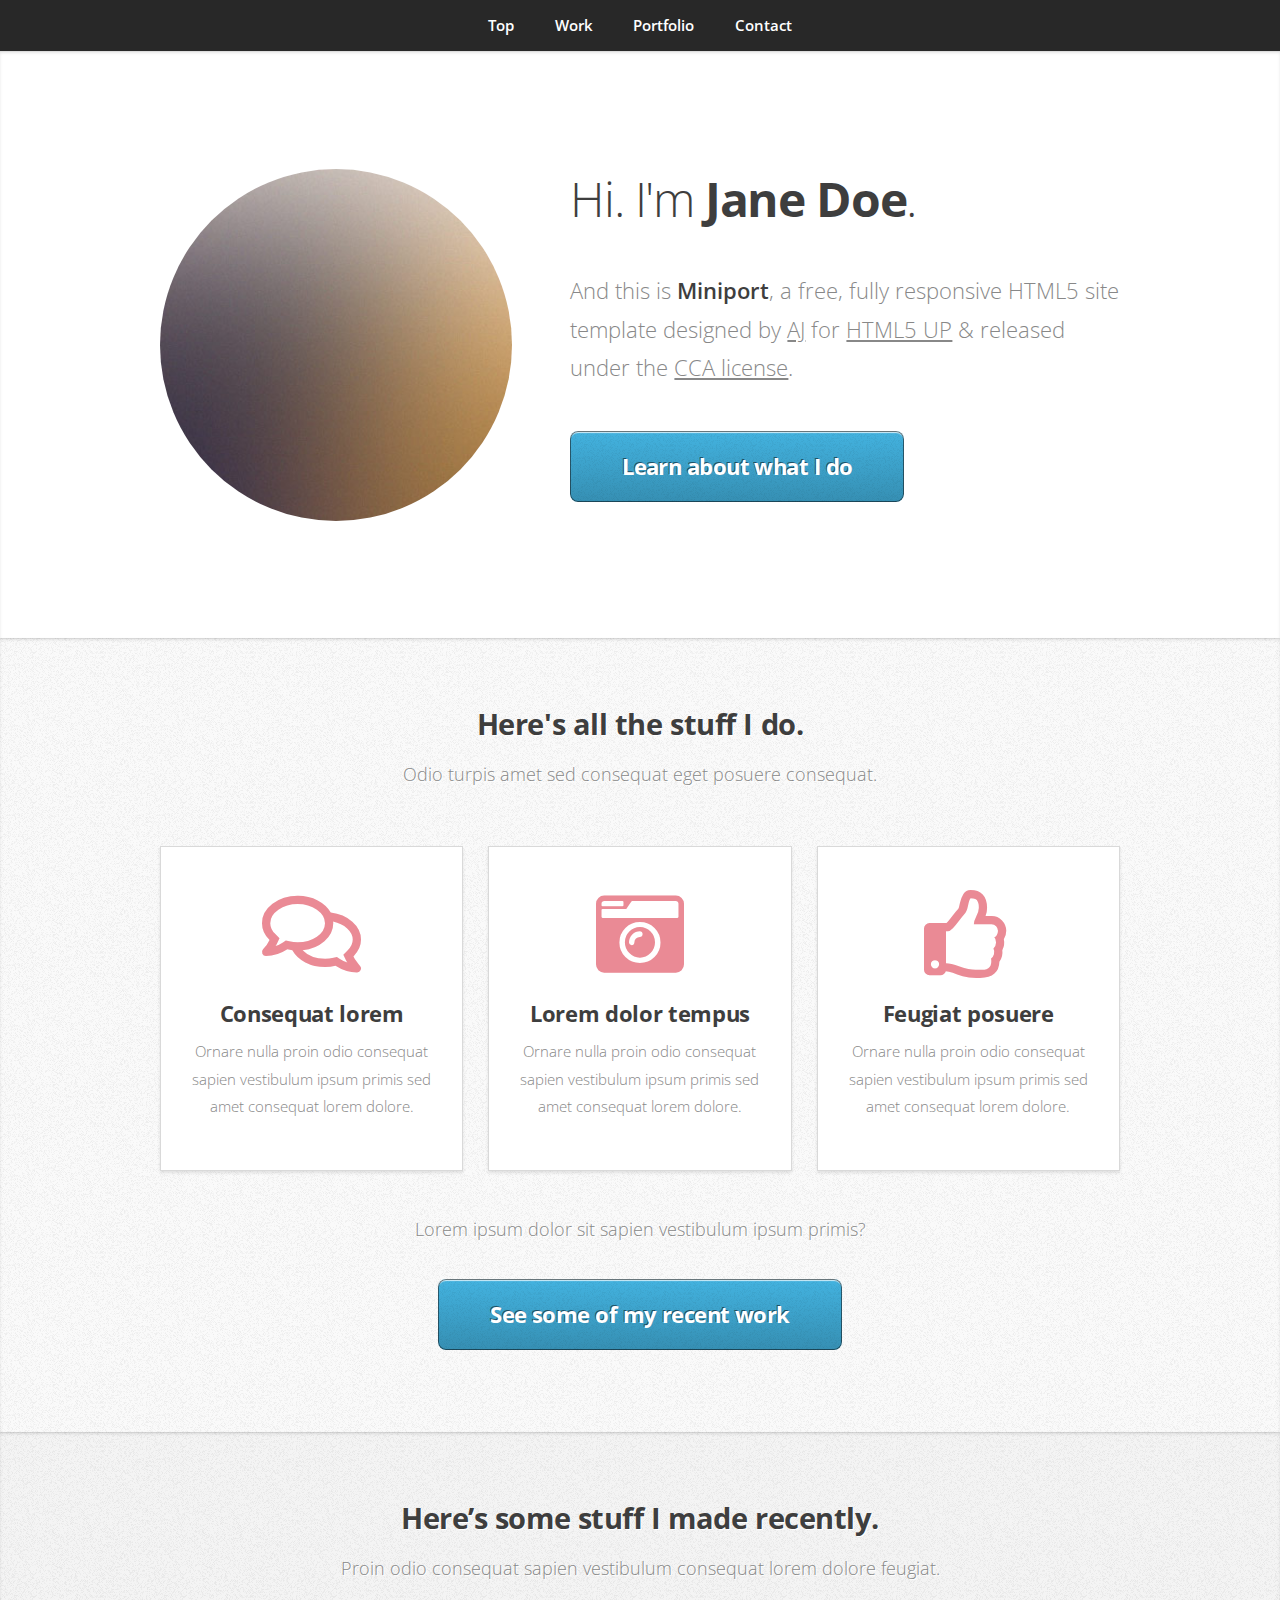
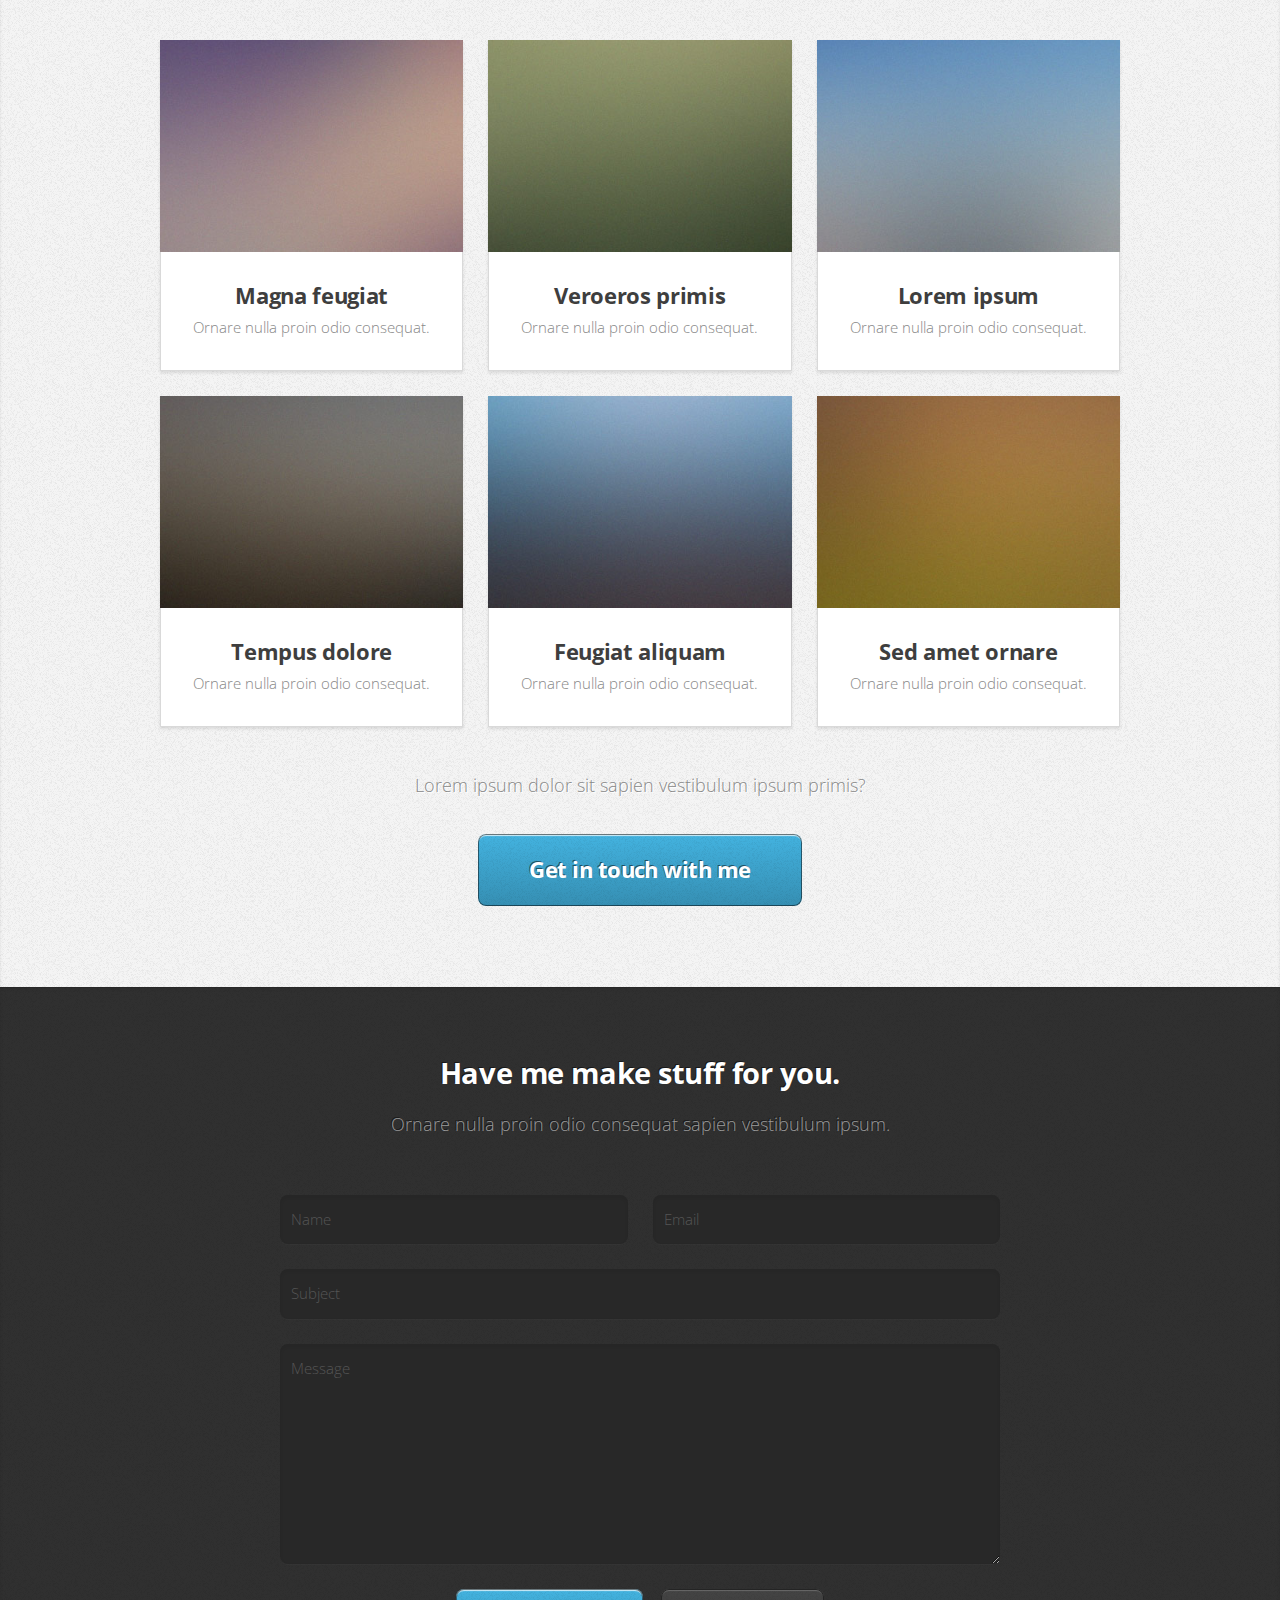
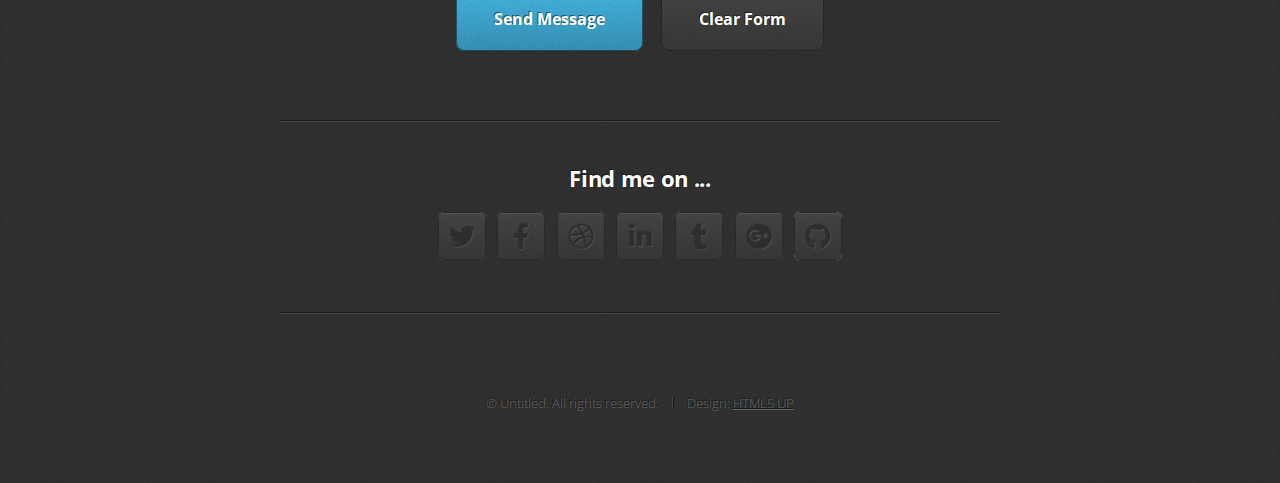
==== index.html @ 9b754f7c "add template" ====
<!DOCTYPE HTML>
<!--
	Miniport by HTML5 UP
	html5up.net | @ajlkn
	Free for personal and commercial use under the CCA 3.0 license (html5up.net/license)
-->
<html>
	<head>
		<title>Miniport by HTML5 UP</title>
		<meta charset="utf-8" />
		<meta name="viewport" content="width=device-width, initial-scale=1, user-scalable=no" />
		<link rel="stylesheet" href="assets/css/main.css" />
	</head>
	<body class="is-preload">

		<!-- Nav -->
			<nav id="nav">
				<ul class="container">
					<li><a href="#top">Top</a></li>
					<li><a href="#work">Work</a></li>
					<li><a href="#portfolio">Portfolio</a></li>
					<li><a href="#contact">Contact</a></li>
				</ul>
			</nav>

		<!-- Home -->
			<article id="top" class="wrapper style1">
				<div class="container">
					<div class="row">
						<div class="col-4 col-5-large col-12-medium">
							<span class="image fit"><img src="images/pic00.jpg" alt="" /></span>
						</div>
						<div class="col-8 col-7-large col-12-medium">
							<header>
								<h1>Hi. I'm <strong>Jane Doe</strong>.</h1>
							</header>
							<p>And this is <strong>Miniport</strong>, a free, fully responsive HTML5 site template designed by <a href="http://twitter.com/ajlkn">AJ</a> for <a href="http://html5up.net">HTML5 UP</a> &amp; released under the <a href="http://html5up.net/license">CCA license</a>.</p>
							<a href="#work" class="button large scrolly">Learn about what I do</a>
						</div>
					</div>
				</div>
			</article>

		<!-- Work -->
			<article id="work" class="wrapper style2">
				<div class="container">
					<header>
						<h2>Here's all the stuff I do.</h2>
						<p>Odio turpis amet sed consequat eget posuere consequat.</p>
					</header>
					<div class="row aln-center">
						<div class="col-4 col-6-medium col-12-small">
							<section class="box style1">
								<span class="icon featured fa-comments"></span>
								<h3>Consequat lorem</h3>
								<p>Ornare nulla proin odio consequat sapien vestibulum ipsum primis sed amet consequat lorem dolore.</p>
							</section>
						</div>
						<div class="col-4 col-6-medium col-12-small">
							<section class="box style1">
								<span class="icon solid featured fa-camera-retro"></span>
								<h3>Lorem dolor tempus</h3>
								<p>Ornare nulla proin odio consequat sapien vestibulum ipsum primis sed amet consequat lorem dolore.</p>
							</section>
						</div>
						<div class="col-4 col-6-medium col-12-small">
							<section class="box style1">
								<span class="icon featured fa-thumbs-up"></span>
								<h3>Feugiat posuere</h3>
								<p>Ornare nulla proin odio consequat sapien vestibulum ipsum primis sed amet consequat lorem dolore.</p>
							</section>
						</div>
					</div>
					<footer>
						<p>Lorem ipsum dolor sit sapien vestibulum ipsum primis?</p>
						<a href="#portfolio" class="button large scrolly">See some of my recent work</a>
					</footer>
				</div>
			</article>

		<!-- Portfolio -->
			<article id="portfolio" class="wrapper style3">
				<div class="container">
					<header>
						<h2>Here’s some stuff I made recently.</h2>
						<p>Proin odio consequat  sapien vestibulum consequat lorem dolore feugiat.</p>
					</header>
					<div class="row">
						<div class="col-4 col-6-medium col-12-small">
							<article class="box style2">
								<a href="#" class="image featured"><img src="images/pic01.jpg" alt="" /></a>
								<h3><a href="#">Magna feugiat</a></h3>
								<p>Ornare nulla proin odio consequat.</p>
							</article>
						</div>
						<div class="col-4 col-6-medium col-12-small">
							<article class="box style2">
								<a href="#" class="image featured"><img src="images/pic02.jpg" alt="" /></a>
								<h3><a href="#">Veroeros primis</a></h3>
								<p>Ornare nulla proin odio consequat.</p>
							</article>
						</div>
						<div class="col-4 col-6-medium col-12-small">
							<article class="box style2">
								<a href="#" class="image featured"><img src="images/pic03.jpg" alt="" /></a>
								<h3><a href="#">Lorem ipsum</a></h3>
								<p>Ornare nulla proin odio consequat.</p>
							</article>
						</div>
						<div class="col-4 col-6-medium col-12-small">
							<article class="box style2">
								<a href="#" class="image featured"><img src="images/pic04.jpg" alt="" /></a>
								<h3><a href="#">Tempus dolore</a></h3>
								<p>Ornare nulla proin odio consequat.</p>
							</article>
						</div>
						<div class="col-4 col-6-medium col-12-small">
							<article class="box style2">
								<a href="#" class="image featured"><img src="images/pic05.jpg" alt="" /></a>
								<h3><a href="#">Feugiat aliquam</a></h3>
								<p>Ornare nulla proin odio consequat.</p>
							</article>
						</div>
						<div class="col-4 col-6-medium col-12-small">
							<article class="box style2">
								<a href="#" class="image featured"><img src="images/pic06.jpg" alt="" /></a>
								<h3><a href="#">Sed amet ornare</a></h3>
								<p>Ornare nulla proin odio consequat.</p>
							</article>
						</div>
					</div>
					<footer>
						<p>Lorem ipsum dolor sit sapien vestibulum ipsum primis?</p>
						<a href="#contact" class="button large scrolly">Get in touch with me</a>
					</footer>
				</div>
			</article>

		<!-- Contact -->
			<article id="contact" class="wrapper style4">
				<div class="container medium">
					<header>
						<h2>Have me make stuff for you.</h2>
						<p>Ornare nulla proin odio consequat sapien vestibulum ipsum.</p>
					</header>
					<div class="row">
						<div class="col-12">
							<form method="post" action="#">
								<div class="row">
									<div class="col-6 col-12-small">
										<input type="text" name="name" id="name" placeholder="Name" />
									</div>
									<div class="col-6 col-12-small">
										<input type="text" name="email" id="email" placeholder="Email" />
									</div>
									<div class="col-12">
										<input type="text" name="subject" id="subject" placeholder="Subject" />
									</div>
									<div class="col-12">
										<textarea name="message" id="message" placeholder="Message"></textarea>
									</div>
									<div class="col-12">
										<ul class="actions">
											<li><input type="submit" value="Send Message" /></li>
											<li><input type="reset" value="Clear Form" class="alt" /></li>
										</ul>
									</div>
								</div>
							</form>
						</div>
						<div class="col-12">
							<hr />
							<h3>Find me on ...</h3>
							<ul class="social">
								<li><a href="#" class="icon brands fa-twitter"><span class="label">Twitter</span></a></li>
								<li><a href="#" class="icon brands fa-facebook-f"><span class="label">Facebook</span></a></li>
								<li><a href="#" class="icon brands fa-dribbble"><span class="label">Dribbble</span></a></li>
								<li><a href="#" class="icon brands fa-linkedin-in"><span class="label">LinkedIn</span></a></li>
								<li><a href="#" class="icon brands fa-tumblr"><span class="label">Tumblr</span></a></li>
								<li><a href="#" class="icon brands fa-google-plus"><span class="label">Google+</span></a></li>
								<li><a href="#" class="icon brands fa-github"><span class="label">Github</span></a></li>
								<!--
								<li><a href="#" class="icon solid fa-rss"><span>RSS</span></a></li>
								<li><a href="#" class="icon brands fa-instagram"><span>Instagram</span></a></li>
								<li><a href="#" class="icon brands fa-foursquare"><span>Foursquare</span></a></li>
								<li><a href="#" class="icon brands fa-skype"><span>Skype</span></a></li>
								<li><a href="#" class="icon brands fa-soundcloud"><span>Soundcloud</span></a></li>
								<li><a href="#" class="icon brands fa-youtube"><span>YouTube</span></a></li>
								<li><a href="#" class="icon brands fa-blogger"><span>Blogger</span></a></li>
								<li><a href="#" class="icon brands fa-flickr"><span>Flickr</span></a></li>
								<li><a href="#" class="icon brands fa-vimeo"><span>Vimeo</span></a></li>
								-->
							</ul>
							<hr />
						</div>
					</div>
					<footer>
						<ul id="copyright">
							<li>&copy; Untitled. All rights reserved.</li><li>Design: <a href="http://html5up.net">HTML5 UP</a></li>
						</ul>
					</footer>
				</div>
			</article>

		<!-- Scripts -->
			<script src="assets/js/jquery.min.js"></script>
			<script src="assets/js/jquery.scrolly.min.js"></script>
			<script src="assets/js/browser.min.js"></script>
			<script src="assets/js/breakpoints.min.js"></script>
			<script src="assets/js/util.js"></script>
			<script src="assets/js/main.js"></script>

	</body>
</html>
---- assets/css/main.css ----
@import url("https://fonts.googleapis.com/css?family=Open+Sans:300,300italic,600,600italic,700");
@import url("fontawesome-all.min.css");

/*
	Miniport by HTML5 UP
	html5up.net | @ajlkn
	Free for personal and commercial use under the CCA 3.0 license (html5up.net/license)
*/

html, body, div, span, applet, object,
iframe, h1, h2, h3, h4, h5, h6, p, blockquote,
pre, a, abbr, acronym, address, big, cite,
code, del, dfn, em, img, ins, kbd, q, s, samp,
small, strike, strong, sub, sup, tt, var, b,
u, i, center, dl, dt, dd, ol, ul, li, fieldset,
form, label, legend, table, caption, tbody,
tfoot, thead, tr, th, td, article, aside,
canvas, details, embed, figure, figcaption,
footer, header, hgroup, menu, nav, output, ruby,
section, summary, time, mark, audio, video {
	margin: 0;
	padding: 0;
	border: 0;
	font-size: 100%;
	font: inherit;
	vertical-align: baseline;}

article, aside, details, figcaption, figure,
footer, header, hgroup, menu, nav, section {
	display: block;}

body {
	line-height: 1;
}

ol, ul {
	list-style: none;
}

blockquote, q {
	quotes: none;
}

	blockquote:before, blockquote:after, q:before, q:after {
		content: '';
		content: none;
	}

table {
	border-collapse: collapse;
	border-spacing: 0;
}

body {
	-webkit-text-size-adjust: none;
}

mark {
	background-color: transparent;
	color: inherit;
}

input::-moz-focus-inner {
	border: 0;
	padding: 0;
}

input, select, textarea {
	-moz-appearance: none;
	-webkit-appearance: none;
	-ms-appearance: none;
	appearance: none;
}

/* Basic */

	html {
		box-sizing: border-box;
	}

	*, *:before, *:after {
		box-sizing: inherit;
	}

	body {
		padding-top: 3.5em;
	}

		body.is-preload *, body.is-preload *:before, body.is-preload *:after {
			-moz-animation: none !important;
			-webkit-animation: none !important;
			-ms-animation: none !important;
			animation: none !important;
			-moz-transition: none !important;
			-webkit-transition: none !important;
			-ms-transition: none !important;
			transition: none !important;
		}

	body, input, textarea, select {
		font-family: 'Open Sans', sans-serif;
		line-height: 1.85em;
		color: #888;
		font-weight: 300;
		font-size: 13pt;
	}

	a {
		-moz-transition: color .2s ease-in-out;
		-webkit-transition: color .2s ease-in-out;
		-ms-transition: color .2s ease-in-out;
		transition: color .2s ease-in-out;
		color: #43B3E0;
		text-decoration: underline;
	}

		a:hover {
			color: #43bff0 !important;
		}

		a img {
			border: 0;
		}

	b, strong {
		font-weight: 600;
		color: #3e3e3e;
	}

	i, em {
		font-style: italic;
	}

	sub {
		position: relative;
		top: 0.5em;
		font-size: 0.8em;
	}

	sup {
		position: relative;
		top: -0.5em;
		font-size: 0.8em;
	}

	blockquote {
		border-left: solid 0.75em #eee;
		padding: 1em 0 1em 1.5em;
		font-style: italic;
	}

	h1, h2, h3, h4, h5, h6 {
		color: #3e3e3e;
		margin: 0 0 0.75em 0;
	}

	h1 a, h2 a, h3 a, h4 a, h5 a, h6 a {
		text-decoration: none;
		color: inherit;
	}

	h2, h3, h4, h5, h6 {
		font-weight: 700;
	}

	h1 {
		font-size: 3.25em;
		letter-spacing: -0.025em;
		font-weight: 300;
	}

		h1 strong {
			font-weight: 700;
		}

	h2 {
		font-size: 2em;
		letter-spacing: -0.015em;
	}

	h3 {
		font-size: 1.5em;
		letter-spacing: -0.015em;
	}

	em, i {
		font-style: italic;
	}

	br.clear {
		clear: both;
	}

	hr {
		border: 0;
		border-top: solid 1px #444;
		border-top-color: rgba(0, 0, 0, 0.35);
		box-shadow: 0px 1px 0px 0px rgba(255, 255, 255, 0.1);
		height: 1px;
		margin: 3em 0;
	}

	p, ul, ol, dl, table {
		margin-bottom: 2em;
	}

	header {
		margin: 0 0 3em 0;
	}

		header > p {
			font-size: 1.25em;
			margin: 0;
		}

	footer {
		margin: 3em 0 0 0;
	}

		footer > p {
			font-size: 1.25em;
		}

/* Container */

	.container {
		margin: 0 auto;
		max-width: calc(100% - 50px);
		width: 1200px;
	}

		.container.medium {
			width: 900px;
		}

		@media screen and (max-width: 1680px) {

			.container {
				width: 1200px;
			}

				.container.medium {
					width: 900px;
				}

		}

		@media screen and (max-width: 1280px) {

			.container {
				width: 960px;
			}

				.container.medium {
					width: 720px;
				}

		}

		@media screen and (max-width: 980px) {

			.container {
				width: 100%;
			}

				.container.medium {
					width: 75%;
				}

		}

		@media screen and (max-width: 736px) {

			.container {
				width: 100%;
				max-width: calc(100% - 30px);
			}

				.container.medium {
					width: 100%;
				}

		}

/* Row */

	.row {
		display: flex;
		flex-wrap: wrap;
		box-sizing: border-box;
		align-items: stretch;
	}

		.row > * {
			box-sizing: border-box;
		}

		.row.gtr-uniform > * > :last-child {
			margin-bottom: 0;
		}

		.row.aln-left {
			justify-content: flex-start;
		}

		.row.aln-center {
			justify-content: center;
		}

		.row.aln-right {
			justify-content: flex-end;
		}

		.row.aln-top {
			align-items: flex-start;
		}

		.row.aln-middle {
			align-items: center;
		}

		.row.aln-bottom {
			align-items: flex-end;
		}

		.row > .imp {
			order: -1;
		}

		.row > .col-1 {
			width: 8.33333%;
		}

		.row > .off-1 {
			margin-left: 8.33333%;
		}

		.row > .col-2 {
			width: 16.66667%;
		}

		.row > .off-2 {
			margin-left: 16.66667%;
		}

		.row > .col-3 {
			width: 25%;
		}

		.row > .off-3 {
			margin-left: 25%;
		}

		.row > .col-4 {
			width: 33.33333%;
		}

		.row > .off-4 {
			margin-left: 33.33333%;
		}

		.row > .col-5 {
			width: 41.66667%;
		}

		.row > .off-5 {
			margin-left: 41.66667%;
		}

		.row > .col-6 {
			width: 50%;
		}

		.row > .off-6 {
			margin-left: 50%;
		}

		.row > .col-7 {
			width: 58.33333%;
		}

		.row > .off-7 {
			margin-left: 58.33333%;
		}

		.row > .col-8 {
			width: 66.66667%;
		}

		.row > .off-8 {
			margin-left: 66.66667%;
		}

		.row > .col-9 {
			width: 75%;
		}

		.row > .off-9 {
			margin-left: 75%;
		}

		.row > .col-10 {
			width: 83.33333%;
		}

		.row > .off-10 {
			margin-left: 83.33333%;
		}

		.row > .col-11 {
			width: 91.66667%;
		}

		.row > .off-11 {
			margin-left: 91.66667%;
		}

		.row > .col-12 {
			width: 100%;
		}

		.row > .off-12 {
			margin-left: 100%;
		}

		.row.gtr-0 {
			margin-top: 0px;
			margin-left: 0px;
		}

			.row.gtr-0 > * {
				padding: 0px 0 0 0px;
			}

			.row.gtr-0.gtr-uniform {
				margin-top: 0px;
			}

				.row.gtr-0.gtr-uniform > * {
					padding-top: 0px;
				}

		.row.gtr-25 {
			margin-top: -6.25px;
			margin-left: -6.25px;
		}

			.row.gtr-25 > * {
				padding: 6.25px 0 0 6.25px;
			}

			.row.gtr-25.gtr-uniform {
				margin-top: -6.25px;
			}

				.row.gtr-25.gtr-uniform > * {
					padding-top: 6.25px;
				}

		.row.gtr-50 {
			margin-top: -12.5px;
			margin-left: -12.5px;
		}

			.row.gtr-50 > * {
				padding: 12.5px 0 0 12.5px;
			}

			.row.gtr-50.gtr-uniform {
				margin-top: -12.5px;
			}

				.row.gtr-50.gtr-uniform > * {
					padding-top: 12.5px;
				}

		.row {
			margin-top: -25px;
			margin-left: -25px;
		}

			.row > * {
				padding: 25px 0 0 25px;
			}

			.row.gtr-uniform {
				margin-top: -25px;
			}

				.row.gtr-uniform > * {
					padding-top: 25px;
				}

		.row.gtr-150 {
			margin-top: -37.5px;
			margin-left: -37.5px;
		}

			.row.gtr-150 > * {
				padding: 37.5px 0 0 37.5px;
			}

			.row.gtr-150.gtr-uniform {
				margin-top: -37.5px;
			}

				.row.gtr-150.gtr-uniform > * {
					padding-top: 37.5px;
				}

		.row.gtr-200 {
			margin-top: -50px;
			margin-left: -50px;
		}

			.row.gtr-200 > * {
				padding: 50px 0 0 50px;
			}

			.row.gtr-200.gtr-uniform {
				margin-top: -50px;
			}

				.row.gtr-200.gtr-uniform > * {
					padding-top: 50px;
				}

		@media screen and (max-width: 1680px) {

			.row {
				display: flex;
				flex-wrap: wrap;
				box-sizing: border-box;
				align-items: stretch;
			}

				.row > * {
					box-sizing: border-box;
				}

				.row.gtr-uniform > * > :last-child {
					margin-bottom: 0;
				}

				.row.aln-left {
					justify-content: flex-start;
				}

				.row.aln-center {
					justify-content: center;
				}

				.row.aln-right {
					justify-content: flex-end;
				}

				.row.aln-top {
					align-items: flex-start;
				}

				.row.aln-middle {
					align-items: center;
				}

				.row.aln-bottom {
					align-items: flex-end;
				}

				.row > .imp-xlarge {
					order: -1;
				}

				.row > .col-1-xlarge {
					width: 8.33333%;
				}

				.row > .off-1-xlarge {
					margin-left: 8.33333%;
				}

				.row > .col-2-xlarge {
					width: 16.66667%;
				}

				.row > .off-2-xlarge {
					margin-left: 16.66667%;
				}

				.row > .col-3-xlarge {
					width: 25%;
				}

				.row > .off-3-xlarge {
					margin-left: 25%;
				}

				.row > .col-4-xlarge {
					width: 33.33333%;
				}

				.row > .off-4-xlarge {
					margin-left: 33.33333%;
				}

				.row > .col-5-xlarge {
					width: 41.66667%;
				}

				.row > .off-5-xlarge {
					margin-left: 41.66667%;
				}

				.row > .col-6-xlarge {
					width: 50%;
				}

				.row > .off-6-xlarge {
					margin-left: 50%;
				}

				.row > .col-7-xlarge {
					width: 58.33333%;
				}

				.row > .off-7-xlarge {
					margin-left: 58.33333%;
				}

				.row > .col-8-xlarge {
					width: 66.66667%;
				}

				.row > .off-8-xlarge {
					margin-left: 66.66667%;
				}

				.row > .col-9-xlarge {
					width: 75%;
				}

				.row > .off-9-xlarge {
					margin-left: 75%;
				}

				.row > .col-10-xlarge {
					width: 83.33333%;
				}

				.row > .off-10-xlarge {
					margin-left: 83.33333%;
				}

				.row > .col-11-xlarge {
					width: 91.66667%;
				}

				.row > .off-11-xlarge {
					margin-left: 91.66667%;
				}

				.row > .col-12-xlarge {
					width: 100%;
				}

				.row > .off-12-xlarge {
					margin-left: 100%;
				}

				.row.gtr-0 {
					margin-top: 0px;
					margin-left: 0px;
				}

					.row.gtr-0 > * {
						padding: 0px 0 0 0px;
					}

					.row.gtr-0.gtr-uniform {
						margin-top: 0px;
					}

						.row.gtr-0.gtr-uniform > * {
							padding-top: 0px;
						}

				.row.gtr-25 {
					margin-top: -6.25px;
					margin-left: -6.25px;
				}

					.row.gtr-25 > * {
						padding: 6.25px 0 0 6.25px;
					}

					.row.gtr-25.gtr-uniform {
						margin-top: -6.25px;
					}

						.row.gtr-25.gtr-uniform > * {
							padding-top: 6.25px;
						}

				.row.gtr-50 {
					margin-top: -12.5px;
					margin-left: -12.5px;
				}

					.row.gtr-50 > * {
						padding: 12.5px 0 0 12.5px;
					}

					.row.gtr-50.gtr-uniform {
						margin-top: -12.5px;
					}

						.row.gtr-50.gtr-uniform > * {
							padding-top: 12.5px;
						}

				.row {
					margin-top: -25px;
					margin-left: -25px;
				}

					.row > * {
						padding: 25px 0 0 25px;
					}

					.row.gtr-uniform {
						margin-top: -25px;
					}

						.row.gtr-uniform > * {
							padding-top: 25px;
						}

				.row.gtr-150 {
					margin-top: -37.5px;
					margin-left: -37.5px;
				}

					.row.gtr-150 > * {
						padding: 37.5px 0 0 37.5px;
					}

					.row.gtr-150.gtr-uniform {
						margin-top: -37.5px;
					}

						.row.gtr-150.gtr-uniform > * {
							padding-top: 37.5px;
						}

				.row.gtr-200 {
					margin-top: -50px;
					margin-left: -50px;
				}

					.row.gtr-200 > * {
						padding: 50px 0 0 50px;
					}

					.row.gtr-200.gtr-uniform {
						margin-top: -50px;
					}

						.row.gtr-200.gtr-uniform > * {
							padding-top: 50px;
						}

		}

		@media screen and (max-width: 1280px) {

			.row {
				display: flex;
				flex-wrap: wrap;
				box-sizing: border-box;
				align-items: stretch;
			}

				.row > * {
					box-sizing: border-box;
				}

				.row.gtr-uniform > * > :last-child {
					margin-bottom: 0;
				}

				.row.aln-left {
					justify-content: flex-start;
				}

				.row.aln-center {
					justify-content: center;
				}

				.row.aln-right {
					justify-content: flex-end;
				}

				.row.aln-top {
					align-items: flex-start;
				}

				.row.aln-middle {
					align-items: center;
				}

				.row.aln-bottom {
					align-items: flex-end;
				}

				.row > .imp-large {
					order: -1;
				}

				.row > .col-1-large {
					width: 8.33333%;
				}

				.row > .off-1-large {
					margin-left: 8.33333%;
				}

				.row > .col-2-large {
					width: 16.66667%;
				}

				.row > .off-2-large {
					margin-left: 16.66667%;
				}

				.row > .col-3-large {
					width: 25%;
				}

				.row > .off-3-large {
					margin-left: 25%;
				}

				.row > .col-4-large {
					width: 33.33333%;
				}

				.row > .off-4-large {
					margin-left: 33.33333%;
				}

				.row > .col-5-large {
					width: 41.66667%;
				}

				.row > .off-5-large {
					margin-left: 41.66667%;
				}

				.row > .col-6-large {
					width: 50%;
				}

				.row > .off-6-large {
					margin-left: 50%;
				}

				.row > .col-7-large {
					width: 58.33333%;
				}

				.row > .off-7-large {
					margin-left: 58.33333%;
				}

				.row > .col-8-large {
					width: 66.66667%;
				}

				.row > .off-8-large {
					margin-left: 66.66667%;
				}

				.row > .col-9-large {
					width: 75%;
				}

				.row > .off-9-large {
					margin-left: 75%;
				}

				.row > .col-10-large {
					width: 83.33333%;
				}

				.row > .off-10-large {
					margin-left: 83.33333%;
				}

				.row > .col-11-large {
					width: 91.66667%;
				}

				.row > .off-11-large {
					margin-left: 91.66667%;
				}

				.row > .col-12-large {
					width: 100%;
				}

				.row > .off-12-large {
					margin-left: 100%;
				}

				.row.gtr-0 {
					margin-top: 0px;
					margin-left: 0px;
				}

					.row.gtr-0 > * {
						padding: 0px 0 0 0px;
					}

					.row.gtr-0.gtr-uniform {
						margin-top: 0px;
					}

						.row.gtr-0.gtr-uniform > * {
							padding-top: 0px;
						}

				.row.gtr-25 {
					margin-top: -6.25px;
					margin-left: -6.25px;
				}

					.row.gtr-25 > * {
						padding: 6.25px 0 0 6.25px;
					}

					.row.gtr-25.gtr-uniform {
						margin-top: -6.25px;
					}

						.row.gtr-25.gtr-uniform > * {
							padding-top: 6.25px;
						}

				.row.gtr-50 {
					margin-top: -12.5px;
					margin-left: -12.5px;
				}

					.row.gtr-50 > * {
						padding: 12.5px 0 0 12.5px;
					}

					.row.gtr-50.gtr-uniform {
						margin-top: -12.5px;
					}

						.row.gtr-50.gtr-uniform > * {
							padding-top: 12.5px;
						}

				.row {
					margin-top: -25px;
					margin-left: -25px;
				}

					.row > * {
						padding: 25px 0 0 25px;
					}

					.row.gtr-uniform {
						margin-top: -25px;
					}

						.row.gtr-uniform > * {
							padding-top: 25px;
						}

				.row.gtr-150 {
					margin-top: -37.5px;
					margin-left: -37.5px;
				}

					.row.gtr-150 > * {
						padding: 37.5px 0 0 37.5px;
					}

					.row.gtr-150.gtr-uniform {
						margin-top: -37.5px;
					}

						.row.gtr-150.gtr-uniform > * {
							padding-top: 37.5px;
						}

				.row.gtr-200 {
					margin-top: -50px;
					margin-left: -50px;
				}

					.row.gtr-200 > * {
						padding: 50px 0 0 50px;
					}

					.row.gtr-200.gtr-uniform {
						margin-top: -50px;
					}

						.row.gtr-200.gtr-uniform > * {
							padding-top: 50px;
						}

		}

		@media screen and (max-width: 980px) {

			.row {
				display: flex;
				flex-wrap: wrap;
				box-sizing: border-box;
				align-items: stretch;
			}

				.row > * {
					box-sizing: border-box;
				}

				.row.gtr-uniform > * > :last-child {
					margin-bottom: 0;
				}

				.row.aln-left {
					justify-content: flex-start;
				}

				.row.aln-center {
					justify-content: center;
				}

				.row.aln-right {
					justify-content: flex-end;
				}

				.row.aln-top {
					align-items: flex-start;
				}

				.row.aln-middle {
					align-items: center;
				}

				.row.aln-bottom {
					align-items: flex-end;
				}

				.row > .imp-medium {
					order: -1;
				}

				.row > .col-1-medium {
					width: 8.33333%;
				}

				.row > .off-1-medium {
					margin-left: 8.33333%;
				}

				.row > .col-2-medium {
					width: 16.66667%;
				}

				.row > .off-2-medium {
					margin-left: 16.66667%;
				}

				.row > .col-3-medium {
					width: 25%;
				}

				.row > .off-3-medium {
					margin-left: 25%;
				}

				.row > .col-4-medium {
					width: 33.33333%;
				}

				.row > .off-4-medium {
					margin-left: 33.33333%;
				}

				.row > .col-5-medium {
					width: 41.66667%;
				}

				.row > .off-5-medium {
					margin-left: 41.66667%;
				}

				.row > .col-6-medium {
					width: 50%;
				}

				.row > .off-6-medium {
					margin-left: 50%;
				}

				.row > .col-7-medium {
					width: 58.33333%;
				}

				.row > .off-7-medium {
					margin-left: 58.33333%;
				}

				.row > .col-8-medium {
					width: 66.66667%;
				}

				.row > .off-8-medium {
					margin-left: 66.66667%;
				}

				.row > .col-9-medium {
					width: 75%;
				}

				.row > .off-9-medium {
					margin-left: 75%;
				}

				.row > .col-10-medium {
					width: 83.33333%;
				}

				.row > .off-10-medium {
					margin-left: 83.33333%;
				}

				.row > .col-11-medium {
					width: 91.66667%;
				}

				.row > .off-11-medium {
					margin-left: 91.66667%;
				}

				.row > .col-12-medium {
					width: 100%;
				}

				.row > .off-12-medium {
					margin-left: 100%;
				}

				.row.gtr-0 {
					margin-top: 0px;
					margin-left: 0px;
				}

					.row.gtr-0 > * {
						padding: 0px 0 0 0px;
					}

					.row.gtr-0.gtr-uniform {
						margin-top: 0px;
					}

						.row.gtr-0.gtr-uniform > * {
							padding-top: 0px;
						}

				.row.gtr-25 {
					margin-top: -6.25px;
					margin-left: -6.25px;
				}

					.row.gtr-25 > * {
						padding: 6.25px 0 0 6.25px;
					}

					.row.gtr-25.gtr-uniform {
						margin-top: -6.25px;
					}

						.row.gtr-25.gtr-uniform > * {
							padding-top: 6.25px;
						}

				.row.gtr-50 {
					margin-top: -12.5px;
					margin-left: -12.5px;
				}

					.row.gtr-50 > * {
						padding: 12.5px 0 0 12.5px;
					}

					.row.gtr-50.gtr-uniform {
						margin-top: -12.5px;
					}

						.row.gtr-50.gtr-uniform > * {
							padding-top: 12.5px;
						}

				.row {
					margin-top: -25px;
					margin-left: -25px;
				}

					.row > * {
						padding: 25px 0 0 25px;
					}

					.row.gtr-uniform {
						margin-top: -25px;
					}

						.row.gtr-uniform > * {
							padding-top: 25px;
						}

				.row.gtr-150 {
					margin-top: -37.5px;
					margin-left: -37.5px;
				}

					.row.gtr-150 > * {
						padding: 37.5px 0 0 37.5px;
					}

					.row.gtr-150.gtr-uniform {
						margin-top: -37.5px;
					}

						.row.gtr-150.gtr-uniform > * {
							padding-top: 37.5px;
						}

				.row.gtr-200 {
					margin-top: -50px;
					margin-left: -50px;
				}

					.row.gtr-200 > * {
						padding: 50px 0 0 50px;
					}

					.row.gtr-200.gtr-uniform {
						margin-top: -50px;
					}

						.row.gtr-200.gtr-uniform > * {
							padding-top: 50px;
						}

		}

		@media screen and (max-width: 736px) {

			.row {
				display: flex;
				flex-wrap: wrap;
				box-sizing: border-box;
				align-items: stretch;
			}

				.row > * {
					box-sizing: border-box;
				}

				.row.gtr-uniform > * > :last-child {
					margin-bottom: 0;
				}

				.row.aln-left {
					justify-content: flex-start;
				}

				.row.aln-center {
					justify-content: center;
				}

				.row.aln-right {
					justify-content: flex-end;
				}

				.row.aln-top {
					align-items: flex-start;
				}

				.row.aln-middle {
					align-items: center;
				}

				.row.aln-bottom {
					align-items: flex-end;
				}

				.row > .imp-small {
					order: -1;
				}

				.row > .col-1-small {
					width: 8.33333%;
				}

				.row > .off-1-small {
					margin-left: 8.33333%;
				}

				.row > .col-2-small {
					width: 16.66667%;
				}

				.row > .off-2-small {
					margin-left: 16.66667%;
				}

				.row > .col-3-small {
					width: 25%;
				}

				.row > .off-3-small {
					margin-left: 25%;
				}

				.row > .col-4-small {
					width: 33.33333%;
				}

				.row > .off-4-small {
					margin-left: 33.33333%;
				}

				.row > .col-5-small {
					width: 41.66667%;
				}

				.row > .off-5-small {
					margin-left: 41.66667%;
				}

				.row > .col-6-small {
					width: 50%;
				}

				.row > .off-6-small {
					margin-left: 50%;
				}

				.row > .col-7-small {
					width: 58.33333%;
				}

				.row > .off-7-small {
					margin-left: 58.33333%;
				}

				.row > .col-8-small {
					width: 66.66667%;
				}

				.row > .off-8-small {
					margin-left: 66.66667%;
				}

				.row > .col-9-small {
					width: 75%;
				}

				.row > .off-9-small {
					margin-left: 75%;
				}

				.row > .col-10-small {
					width: 83.33333%;
				}

				.row > .off-10-small {
					margin-left: 83.33333%;
				}

				.row > .col-11-small {
					width: 91.66667%;
				}

				.row > .off-11-small {
					margin-left: 91.66667%;
				}

				.row > .col-12-small {
					width: 100%;
				}

				.row > .off-12-small {
					margin-left: 100%;
				}

				.row.gtr-0 {
					margin-top: 0px;
					margin-left: 0px;
				}

					.row.gtr-0 > * {
						padding: 0px 0 0 0px;
					}

					.row.gtr-0.gtr-uniform {
						margin-top: 0px;
					}

						.row.gtr-0.gtr-uniform > * {
							padding-top: 0px;
						}

				.row.gtr-25 {
					margin-top: -3.75px;
					margin-left: -3.75px;
				}

					.row.gtr-25 > * {
						padding: 3.75px 0 0 3.75px;
					}

					.row.gtr-25.gtr-uniform {
						margin-top: -3.75px;
					}

						.row.gtr-25.gtr-uniform > * {
							padding-top: 3.75px;
						}

				.row.gtr-50 {
					margin-top: -7.5px;
					margin-left: -7.5px;
				}

					.row.gtr-50 > * {
						padding: 7.5px 0 0 7.5px;
					}

					.row.gtr-50.gtr-uniform {
						margin-top: -7.5px;
					}

						.row.gtr-50.gtr-uniform > * {
							padding-top: 7.5px;
						}

				.row {
					margin-top: -15px;
					margin-left: -15px;
				}

					.row > * {
						padding: 15px 0 0 15px;
					}

					.row.gtr-uniform {
						margin-top: -15px;
					}

						.row.gtr-uniform > * {
							padding-top: 15px;
						}

				.row.gtr-150 {
					margin-top: -22.5px;
					margin-left: -22.5px;
				}

					.row.gtr-150 > * {
						padding: 22.5px 0 0 22.5px;
					}

					.row.gtr-150.gtr-uniform {
						margin-top: -22.5px;
					}

						.row.gtr-150.gtr-uniform > * {
							padding-top: 22.5px;
						}

				.row.gtr-200 {
					margin-top: -30px;
					margin-left: -30px;
				}

					.row.gtr-200 > * {
						padding: 30px 0 0 30px;
					}

					.row.gtr-200.gtr-uniform {
						margin-top: -30px;
					}

						.row.gtr-200.gtr-uniform > * {
							padding-top: 30px;
						}

		}

/* Form */

	form label {
		color: #3e3e3e;
		font-weight: 700;
		display: block;
		margin: 0 0 0.5em 0;
	}

	form input[type=text],
	form input[type=email],
	form input[type=password],
	form select,
	form textarea {
		-moz-transition: background .2s ease-in-out, box-shadow .2s ease-in-out;
		-webkit-transition: background .2s ease-in-out, box-shadow .2s ease-in-out;
		-ms-transition: background .2s ease-in-out, box-shadow .2s ease-in-out;
		transition: background .2s ease-in-out, box-shadow .2s ease-in-out;
		-webkit-appearance: none;
		display: block;
		border: 0;
		padding: 0.75em;
		font-size: 1em;
		border-radius: 8px;
		border: solid 1px #ddd;
		background: #fff;
		color: #bbb;
		box-shadow: inset 0px 2px 3px 1px rgba(0, 0, 0, 0.05), 0px 1px 0px 0px rgba(255, 255, 255, 0.025);
		width: 100%;
	}

		form input[type=text]:focus,
		form input[type=email]:focus,
		form input[type=password]:focus,
		form select:focus,
		form textarea:focus {
			background: #fafafa;
			box-shadow: inset 0px 2px 5px 0px rgba(0, 0, 0, 0.05), 0px 1px 0px 0px rgba(255, 255, 255, 0.025), inset 0px 0px 2px 1px #43bff0;
		}

	form textarea {
		height: 15em;
	}

	form .actions:last-child {
		margin-bottom: 0;
	}

	form ::-webkit-input-placeholder {
		color: #555 !important;
	}

	form :-moz-placeholder {
		color: #555 !important;
	}

	form ::-moz-placeholder {
		color: #555 !important;
	}

	form :-ms-input-placeholder {
		color: #555 !important;
	}

	form ::-moz-focus-inner {
		border: 0;
	}

/* Tables */

	table {
		width: 100%;
	}

		table.default {
			width: 100%;
		}

			table.default tr {
				border-top: solid 1px #eee;
			}

				table.default tr:first-child {
					border-top: 0;
				}

			table.default td {
				padding: 0.5em 1em 0.5em 1em;
			}

			table.default th {
				text-align: left;
				padding: 0.5em 1em 0.5em 1em;
				font-weight: 600;
				margin: 0 0 1em 0;
			}

			table.default thead {
				background: #4f4f4f;
				color: #fff;
			}

/* Section/Article */

	section, article {
		margin-bottom: 3em;
	}

	section > :last-child,
	article > :last-child,
	section:last-child,
	article:last-child {
		margin-bottom: 0;
	}

/* Image */

	.image {
		display: inline-block;
		position: relative;
	}

		.image img {
			display: block;
			width: 100%;
		}

		.image.fit {
			display: block;
			width: 100%;
		}

		.image.featured {
			display: block;
			width: 100%;
			margin: 0 0 2em 0;
		}

		.image.left {
			float: left;
			margin: 0 2em 2em 0;
		}

		.image.centered {
			display: block;
			margin: 0 0 2em 0;
		}

			.image.centered img {
				margin: 0 auto;
				width: auto;
			}

/* Button */

	input[type="button"],
	input[type="submit"],
	input[type="reset"],
	button,
	.button {
		background-image: url("images/bg.png"), -moz-linear-gradient(top, rgba(0, 0, 0, 0), rgba(0, 0, 0, 0.2));
		background-image: url("images/bg.png"), -webkit-linear-gradient(top, rgba(0, 0, 0, 0), rgba(0, 0, 0, 0.2));
		background-image: url("images/bg.png"), -ms-linear-gradient(top, rgba(0, 0, 0, 0), rgba(0, 0, 0, 0.2));
		background-image: url("images/bg.png"), linear-gradient(top, rgba(0, 0, 0, 0), rgba(0, 0, 0, 0.2));
		-moz-transition: background-color .2s ease-in-out;
		-webkit-transition: background-color .2s ease-in-out;
		-ms-transition: background-color .2s ease-in-out;
		transition: background-color .2s ease-in-out;
		-webkit-appearance: none;
		position: relative;
		display: inline-block;
		color: #fff !important;
		text-decoration: none;
		font-weight: 700;
		border: 0;
		outline: 0;
		cursor: pointer;
		border-radius: 8px;
		text-shadow: -1px -1px 0.5px rgba(0, 0, 0, 0.5);
		overflow: hidden;
		box-shadow: inset 0px 0px 0px 1px rgba(0, 0, 0, 0.5), inset 0px 2px 1px 0px rgba(255, 255, 255, 0.75);
		background-color: #43B3E0;
		padding: 1em 2.35em 1em 2.35em;
		font-size: 1.1em;
		max-width: 24em;
	}

		input[type="button"]:hover,
		input[type="submit"]:hover,
		input[type="reset"]:hover,
		button:hover,
		.button:hover {
			background-color: #43bff0;
			color: #fff !important;
		}

		input[type="button"]:active,
		input[type="submit"]:active,
		input[type="reset"]:active,
		button:active,
		.button:active {
			background-color: #3BA8D3;
			top: 1px;
		}

		input[type="button"].large,
		input[type="submit"].large,
		input[type="reset"].large,
		button.large,
		.button.large {
			font-size: 1.5em;
			letter-spacing: -0.025em;
		}

		input[type="button"].alt,
		input[type="submit"].alt,
		input[type="reset"].alt,
		button.alt,
		.button.alt {
			background-color: #444;
			box-shadow: inset 0px 0px 0px 1px #242424, inset 0px 2px 1px 0px rgba(255, 255, 255, 0.2);
		}

			input[type="button"].alt:hover,
			input[type="submit"].alt:hover,
			input[type="reset"].alt:hover,
			button.alt:hover,
			.button.alt:hover {
				background-color: #4f4f4f;
				color: #fff !important;
			}

			input[type="button"].alt:active,
			input[type="submit"].alt:active,
			input[type="reset"].alt:active,
			button.alt:active,
			.button.alt:active {
				background-color: #3f3f3f;
			}

/* List */

	ul {
		list-style: disc;
		padding-left: 1em;
	}

		ul li {
			padding-left: 0.5em;
		}

	ol {
		list-style: decimal;
		padding-left: 1.25em;
	}

		ol li {
			padding-left: 0.25em;
		}

/* Social */

	ul.social {
		cursor: default;
		margin: 0;
		list-style: none;
		padding-left: 0;
	}

		ul.social li {
			position: relative;
			display: inline-block;
			margin: 0.25em;
			top: 0;
			padding-left: 0;
		}

			ul.social li a {
				-moz-transition: top .2s ease-in-out;
				-webkit-transition: top .2s ease-in-out;
				-ms-transition: top .2s ease-in-out;
				transition: top .2s ease-in-out;
				display: block;
				width: 48px;
				height: 48px;
				border-radius: 6px;
				top: 0;
				position: relative;
			}

				ul.social li a:before {
					background-image: url("images/bg.png"), -moz-linear-gradient(top, rgba(0, 0, 0, 0), rgba(0, 0, 0, 0.2));
					background-image: url("images/bg.png"), -webkit-linear-gradient(top, rgba(0, 0, 0, 0), rgba(0, 0, 0, 0.2));
					background-image: url("images/bg.png"), -ms-linear-gradient(top, rgba(0, 0, 0, 0), rgba(0, 0, 0, 0.2));
					background-image: url("images/bg.png"), linear-gradient(top, rgba(0, 0, 0, 0), rgba(0, 0, 0, 0.2));
					-moz-transition: background-color .2s ease-in-out;
					-webkit-transition: background-color .2s ease-in-out;
					-ms-transition: background-color .2s ease-in-out;
					transition: background-color .2s ease-in-out;
					background-color: #444;
					border-radius: 6px;
					box-shadow: inset 0px 0px 0px 1px #282828, inset 0px 2px 1px 0px rgba(255, 255, 255, 0.1);
					color: #2E2E2E !important;
					display: block;
					font-size: 26px;
					height: 48px;
					line-height: 48px;
					text-align: center;
					outline: 0;
					overflow: hidden;
					text-shadow: 1px 1px 0px rgba(255, 255, 255, 0.1);
					width: 48px;
				}

				ul.social li a.fa-twitter {
					background-color: #2DAAE4;
				}

				ul.social li a.fa-facebook-f {
					background-color: #3C5A98;
				}

				ul.social li a.fa-dribbble {
					background-color: #C4376B;
				}

				ul.social li a.fa-linkedin-in {
					background-color: #006599;
				}

				ul.social li a.fa-tumblr {
					background-color: #51718A;
				}

				ul.social li a.fa-google-plus {
					background-color: #DA2713;
				}

				ul.social li a.fa-github {
					background-color: #FAFAFA;
				}

				ul.social li a.fa-rss {
					background-color: #F2600B;
				}

				ul.social li a.fa-instagram {
					background-color: #E0D7C8;
				}

				ul.social li a.fa-foursquare {
					background-color: #39A3D4;
				}

				ul.social li a.fa-skype {
					background-color: #10BEF1;
				}

				ul.social li a.fa-soundcloud {
					background-color: #FE5419;
				}

				ul.social li a.fa-youtube {
					background-color: #BF2E25;
				}

				ul.social li a.fa-blogger {
					background-color: #FF6501;
				}

				ul.social li a.fa-flickr {
					background-color: #0062DB;
				}

				ul.social li a.fa-vimeo {
					background-color: #4C8AB0;
				}

				ul.social li a:hover {
					top: -5px;
				}

					ul.social li a:hover:before {
						background-color: transparent;
					}

/* Actions */

	ul.actions {
		list-style: none;
		padding-left: 0;
	}

		ul.actions li {
			display: inline-block;
			margin: 0 0 0 1em;
			padding-left: 0;
		}

			ul.actions li:first-child {
				margin-left: 0;
			}

/* Box */

	.box {
		background: #fff;
		box-shadow: inset 0px 0px 0px 1px rgba(0, 0, 0, 0.15), 0px 2px 3px 0px rgba(0, 0, 0, 0.1);
		text-align: center;
		padding: 2em;
	}

		.box.style1 {
			padding: 3em 2em 3.5em 2em;
		}

			.box.style1 h3 {
				margin-bottom: 0.5em;
			}

		.box.style2 h3 {
			margin-bottom: 0.25em;
		}

		.box.style2 .image {
			position: relative;
			left: 2em;
			top: 2em;
			margin: -4em 0 4em -4em;
			width: auto;
		}

/* Icons */

	.icon {
		text-decoration: none;
		text-decoration: none;
	}

		.icon:before {
			-moz-osx-font-smoothing: grayscale;
			-webkit-font-smoothing: antialiased;
			display: inline-block;
			font-style: normal;
			font-variant: normal;
			text-rendering: auto;
			line-height: 1;
			text-transform: none !important;
			font-family: 'Font Awesome 5 Free';
			font-weight: 400;
		}

		.icon:before {
			font-size: 1.25em;
		}

		.icon > .label {
			display: none;
		}

		.icon.solid:before {
			font-weight: 900;
		}

		.icon.brands:before {
			font-family: 'Font Awesome 5 Brands';
		}

		.icon.featured {
			color: #EA8A95;
			display: block;
			margin: 0 0 1.5em 0;
			cursor: default;
		}

			.icon.featured:before {
				font-size: 6em;
			}

/* Wrappers */

	.wrapper {
		background-image: url("images/bg.png");
		box-shadow: inset 0px 1px 0px 0px rgba(0, 0, 0, 0.05), inset 0px 2px 3px 0px rgba(0, 0, 0, 0.1);
		padding: 8em 0 8em 0;
		text-align: center;
	}

		.wrapper.style1 {
			background-image: none;
			background-color: #fff;
		}

		.wrapper.style2 {
			background-color: #fafafa;
			text-shadow: 1px 1px 0px #fff;
		}

		.wrapper.style3 {
			background-color: #f4f4f4;
			text-shadow: 1px 1px 0px #fff;
		}

		.wrapper.style4 {
			background-color: #303030;
			color: #999;
			text-shadow: -1px -1px 0px #181818;
		}

			.wrapper.style4 h1, .wrapper.style4 h2, .wrapper.style4 h3, .wrapper.style4 h4, .wrapper.style4 h5, .wrapper.style4 h6 {
				color: #fff;
			}

			.wrapper.style4 form input[type=text],
			.wrapper.style4 form input[type=password],
			.wrapper.style4 form select,
			.wrapper.style4 form textarea {
				border: none;
				background: #282828;
			}

				.wrapper.style4 form input[type=text]:focus,
				.wrapper.style4 form input[type=password]:focus,
				.wrapper.style4 form select:focus,
				.wrapper.style4 form textarea:focus {
					background: #252525;
				}

/* Nav */

	#nav {
		background-color: #282828;
		text-align: center;
		position: fixed;
		left: 0;
		top: 0;
		width: 100%;
		z-index: 10000;
		cursor: default;
		height: 3.5em;
		line-height: 3.5em;
	}

		#nav ul {
			margin-bottom: 0;
			list-style: none;
			padding-left: 0;
		}

		#nav li {
			display: inline-block;
			padding-left: 0;
		}

		#nav a {
			-moz-transition: background-color .2s ease-in-out;
			-webkit-transition: background-color .2s ease-in-out;
			-ms-transition: background-color .2s ease-in-out;
			transition: background-color .2s ease-in-out;
			position: relative;
			display: block;
			color: #fff;
			text-decoration: none;
			outline: 0;
			font-weight: 600;
			border-radius: 8px;
			color: #fff;
			height: 2.5em;
			line-height: 2.5em;
			padding: 0 1.25em;
		}

			#nav a:hover {
				color: #fff !important;
				background: #383838;
			}

			#nav a.active {
				background: #484848;
			}

				#nav a.active:before {
					content: '';
					display: block;
					position: absolute;
					bottom: -0.6em;
					left: 50%;
					margin-left: -0.75em;
					border-left: solid 0.75em transparent;
					border-right: solid 0.75em transparent;
					border-top: solid 0.6em #282828;
				}

/* Articles */

	body > article {
		margin-bottom: 0;
	}

	#top {
		padding: 10em 0 10em 0;
		text-align: left;
	}

		#top .image {
			border-radius: 100%;
			width: 20em;
			height: 20em;
			margin: 0;
		}

			#top .image img {
				border-radius: 100%;
			}

		#top h1 {
			margin-top: 0.35em;
		}

		#top p {
			font-size: 1.5em;
			line-height: 1.75em;
		}

			#top p a {
				color: inherit;
			}

	#contact footer {
		font-size: 0.9em;
	}

/* Copyright */

	#copyright {
		color: #666;
		font-size: 1em;
		line-height: 1em;
		list-style: none;
		padding-left: 0;
		margin-bottom: 0;
	}

		#copyright li {
			display: inline-block;
			border-left: solid 1px rgba(0, 0, 0, 0.5);
			box-shadow: -1px 0px 0px 0px rgba(255, 255, 255, 0.1);
			padding: 0 0 0 1em;
			margin: 0 0 0 1em;
		}

			#copyright li:first-child {
				border: 0;
				box-shadow: none;
				padding-left: 0;
				margin-left: 0;
			}

		#copyright a {
			-moz-transition: color .2s ease-in-out;
			-webkit-transition: color .2s ease-in-out;
			-ms-transition: color .2s ease-in-out;
			transition: color .2s ease-in-out;
			color: inherit;
		}

			#copyright a:hover {
				color: #777;
			}

/* Large */

	@media screen and (max-width: 1280px) {

		/* Basic */

			body {
				font-size: 11pt;
			}

			input, textarea, select {
				font-size: 11pt;
			}

			header {
				margin: 0 0 4em 0;
			}

		/* Wrappers */

			.wrapper {
				padding: 5em 0 5em 0;
				text-align: center;
			}

				.wrapper.style4 .row-special {
					margin: 2em 0 0 0;
					padding: 2em 0 2em 0;
				}

		/* Articles */

			#top {
				padding: 8em 0;
			}

				#top .image {
					width: 24em;
					height: 24em;
					margin: 0;
				}

	}

/* Medium */

	@media screen and (max-width: 980px) {

		/* Articles */

			#top {
				text-align: center;
				padding: 5em 0;
			}

				#top .image {
					margin: 0 auto 2em auto;
				}

	}

/* Small */

	@media screen and (max-width: 736px) {

		/* Basic */

			body {
				padding-top: 44px;
			}

			body, input, textarea, select {
				line-height: 1.75em;
				font-size: 10pt;
				letter-spacing: 0;
			}

			h1, h2, h3, h4, h5, h6 {
				font-size: 1.25em;
				margin: 0 0 0.4em 0;
			}

			h1 {
				font-size: 2.25em;
				line-height: 1.25em;
			}

			header {
				margin: 0 0 2em 0;
			}

				header > p {
					font-size: 1.25em;
				}

			footer {
				margin: 2.5em 0 0 0;
			}

				footer > p {
					font-size: 1.25em;
				}

			hr {
				margin: 1.5em 0 2em 0;
			}

		/* Section/Article */

			section, article {
				clear: both;
			}

		/* Button */

			input[type="button"],
			input[type="submit"],
			input[type="reset"],
			button,
			.button {
				text-align: center;
				font-size: 1.2em;
				width: 100%;
				padding: 1em 0 1em 0;
			}

				input[type="button"].large,
				input[type="submit"].large,
				input[type="reset"].large,
				button.large,
				.button.large {
					font-size: 1.2em;
					letter-spacing: 0;
				}

		/* Social */

			ul.social {
				padding: 1em 0.5em 0 0.5em;
			}

				ul.social li {
					margin: 0.5em 0.5em 0.5em 0.5em;
				}

					ul.social li a {
						top: 0 !important;
					}

						ul.social li a:before {
							background-color: transparent !important;
						}

		/* Actions */

			ul.actions {
				margin: 0;
			}

				ul.actions li {
					display: block;
					margin: 15px 0 0 0;
				}

					ul.actions li:first-child {
						margin-top: 0;
					}

		/* Box */

			.box {
				padding: 30px 20px 30px 20px;
				margin: 0 0 20px 0 !important;
			}

				.box h3 {
					margin-bottom: 0.25em;
				}

				.box .image.centered {
					margin-bottom: 1em;
				}

				.box .image.featured {
					position: relative;
					left: 20px;
					top: 20px;
					margin: -50px 0 50px -40px;
					width: auto;
				}

				.box.style1 {
					max-width: 32em;
					margin-left: auto !important;
					margin-right: auto !important;
				}

				.box.style2 {
					max-width: 32em;
					margin-left: auto !important;
					margin-right: auto !important;
				}

		/* Wrappers */

			.wrapper {
				padding: 3em 0;
				text-align: center;
			}

		/* Nav */

			#nav {
				height: 44px;
				line-height: 44px;
			}

				#nav a {
					padding: 0 0.75em;
					height: inherit;
					line-height: inherit;
					border-radius: 0;
				}

					#nav a:hover {
						background-color: transparent;
					}

		/* Articles */

			#top {
				padding: 3em 0;
			}

				#top .image {
					width: 15em;
					height: 15em;
					margin-bottom: 0;
				}

				#top p {
					font-size: 1em;
				}

			#contact footer {
				margin: 0;
			}

		/* Copyright */

			#copyright {
				font-size: 1em;
				margin: 0;
			}

				#copyright li {
					display: block;
					margin: 1em 0 0 0;
					padding: 0;
					box-shadow: none;
					border-left: 0;
				}

					#copyright li:first-child {
						margin-top: 0;
					}

	}
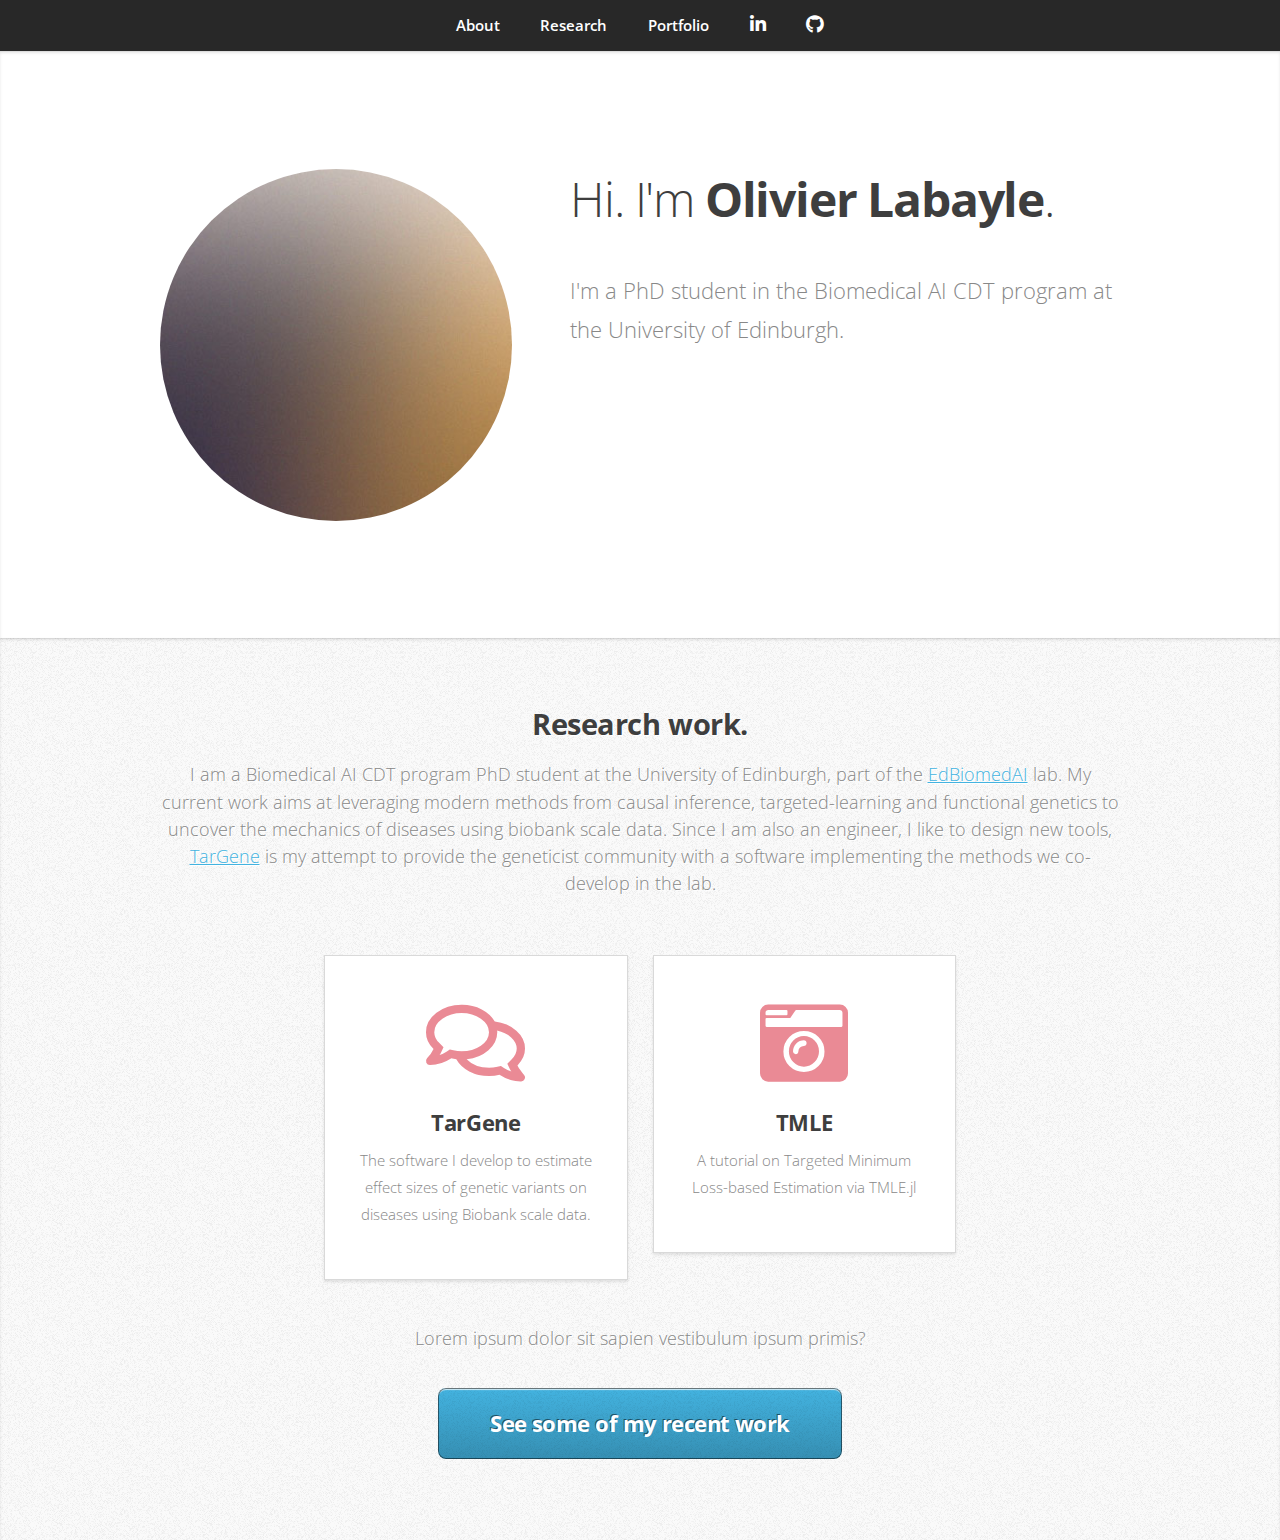
==== commit 578ef936: "add basic elements" ====
--- a/index.html
+++ b/index.html
@@ -16,10 +16,11 @@
 		<!-- Nav -->
 			<nav id="nav">
 				<ul class="container">
-					<li><a href="#top">Top</a></li>
-					<li><a href="#work">Work</a></li>
+					<li><a href="#top">About</a></li>
+					<li><a href="#work">Research</a></li>
 					<li><a href="#portfolio">Portfolio</a></li>
-					<li><a href="#contact">Contact</a></li>
+					<li><a href="https://www.linkedin.com/in/olivierlabayle/" class="icon brands fa-linkedin-in"><span class="label">LinkedIn</span></a></li>
+					<li><a href="https://github.com/olivierlabayle" class="icon brands fa-github"><span class="label">Github</span></a></li>
 				</ul>
 			</nav>
 
@@ -32,10 +33,9 @@
 						</div>
 						<div class="col-8 col-7-large col-12-medium">
 							<header>
-								<h1>Hi. I'm <strong>Jane Doe</strong>.</h1>
+								<h1>Hi. I'm <strong>Olivier Labayle</strong>.</h1>
 							</header>
-							<p>And this is <strong>Miniport</strong>, a free, fully responsive HTML5 site template designed by <a href="http://twitter.com/ajlkn">AJ</a> for <a href="http://html5up.net">HTML5 UP</a> &amp; released under the <a href="http://html5up.net/license">CCA license</a>.</p>
-							<a href="#work" class="button large scrolly">Learn about what I do</a>
+							<p>I'm a PhD student in the Biomedical AI CDT program at the University of Edinburgh. </p>
 						</div>
 					</div>
 				</div>
@@ -45,159 +45,33 @@
 			<article id="work" class="wrapper style2">
 				<div class="container">
 					<header>
-						<h2>Here's all the stuff I do.</h2>
-						<p>Odio turpis amet sed consequat eget posuere consequat.</p>
+						<h2>Research work.</h2>
+						<p>I am a Biomedical AI CDT program PhD student at the University of Edinburgh, part of the 
+							<a href="https://edbiomed.ai/" target="_blank">EdBiomedAI</a> lab.
+							My current work aims at leveraging modern methods from causal inference, 
+							targeted-learning and functional genetics to uncover the mechanics of diseases using 
+							biobank scale data. Since I am also an engineer, I like to design new tools, <a href="https://github.com/TARGENE" target="_blank">TarGene</a> 
+							is my attempt to provide the geneticist community with a software implementing the methods we co-develop in the lab.</p>
 					</header>
 					<div class="row aln-center">
 						<div class="col-4 col-6-medium col-12-small">
 							<section class="box style1">
 								<span class="icon featured fa-comments"></span>
-								<h3>Consequat lorem</h3>
-								<p>Ornare nulla proin odio consequat sapien vestibulum ipsum primis sed amet consequat lorem dolore.</p>
+								<h3>TarGene</h3>
+								<p>The software I develop to estimate effect sizes of genetic variants on diseases using Biobank scale data.</p>
 							</section>
 						</div>
 						<div class="col-4 col-6-medium col-12-small">
 							<section class="box style1">
 								<span class="icon solid featured fa-camera-retro"></span>
-								<h3>Lorem dolor tempus</h3>
-								<p>Ornare nulla proin odio consequat sapien vestibulum ipsum primis sed amet consequat lorem dolore.</p>
-							</section>
-						</div>
-						<div class="col-4 col-6-medium col-12-small">
-							<section class="box style1">
-								<span class="icon featured fa-thumbs-up"></span>
-								<h3>Feugiat posuere</h3>
-								<p>Ornare nulla proin odio consequat sapien vestibulum ipsum primis sed amet consequat lorem dolore.</p>
+								<h3>TMLE</h3>
+								<p>A tutorial on Targeted Minimum Loss-based Estimation via TMLE.jl</p>
 							</section>
 						</div>
 					</div>
 					<footer>
 						<p>Lorem ipsum dolor sit sapien vestibulum ipsum primis?</p>
 						<a href="#portfolio" class="button large scrolly">See some of my recent work</a>
-					</footer>
-				</div>
-			</article>
-
-		<!-- Portfolio -->
-			<article id="portfolio" class="wrapper style3">
-				<div class="container">
-					<header>
-						<h2>Here’s some stuff I made recently.</h2>
-						<p>Proin odio consequat  sapien vestibulum consequat lorem dolore feugiat.</p>
-					</header>
-					<div class="row">
-						<div class="col-4 col-6-medium col-12-small">
-							<article class="box style2">
-								<a href="#" class="image featured"><img src="images/pic01.jpg" alt="" /></a>
-								<h3><a href="#">Magna feugiat</a></h3>
-								<p>Ornare nulla proin odio consequat.</p>
-							</article>
-						</div>
-						<div class="col-4 col-6-medium col-12-small">
-							<article class="box style2">
-								<a href="#" class="image featured"><img src="images/pic02.jpg" alt="" /></a>
-								<h3><a href="#">Veroeros primis</a></h3>
-								<p>Ornare nulla proin odio consequat.</p>
-							</article>
-						</div>
-						<div class="col-4 col-6-medium col-12-small">
-							<article class="box style2">
-								<a href="#" class="image featured"><img src="images/pic03.jpg" alt="" /></a>
-								<h3><a href="#">Lorem ipsum</a></h3>
-								<p>Ornare nulla proin odio consequat.</p>
-							</article>
-						</div>
-						<div class="col-4 col-6-medium col-12-small">
-							<article class="box style2">
-								<a href="#" class="image featured"><img src="images/pic04.jpg" alt="" /></a>
-								<h3><a href="#">Tempus dolore</a></h3>
-								<p>Ornare nulla proin odio consequat.</p>
-							</article>
-						</div>
-						<div class="col-4 col-6-medium col-12-small">
-							<article class="box style2">
-								<a href="#" class="image featured"><img src="images/pic05.jpg" alt="" /></a>
-								<h3><a href="#">Feugiat aliquam</a></h3>
-								<p>Ornare nulla proin odio consequat.</p>
-							</article>
-						</div>
-						<div class="col-4 col-6-medium col-12-small">
-							<article class="box style2">
-								<a href="#" class="image featured"><img src="images/pic06.jpg" alt="" /></a>
-								<h3><a href="#">Sed amet ornare</a></h3>
-								<p>Ornare nulla proin odio consequat.</p>
-							</article>
-						</div>
-					</div>
-					<footer>
-						<p>Lorem ipsum dolor sit sapien vestibulum ipsum primis?</p>
-						<a href="#contact" class="button large scrolly">Get in touch with me</a>
-					</footer>
-				</div>
-			</article>
-
-		<!-- Contact -->
-			<article id="contact" class="wrapper style4">
-				<div class="container medium">
-					<header>
-						<h2>Have me make stuff for you.</h2>
-						<p>Ornare nulla proin odio consequat sapien vestibulum ipsum.</p>
-					</header>
-					<div class="row">
-						<div class="col-12">
-							<form method="post" action="#">
-								<div class="row">
-									<div class="col-6 col-12-small">
-										<input type="text" name="name" id="name" placeholder="Name" />
-									</div>
-									<div class="col-6 col-12-small">
-										<input type="text" name="email" id="email" placeholder="Email" />
-									</div>
-									<div class="col-12">
-										<input type="text" name="subject" id="subject" placeholder="Subject" />
-									</div>
-									<div class="col-12">
-										<textarea name="message" id="message" placeholder="Message"></textarea>
-									</div>
-									<div class="col-12">
-										<ul class="actions">
-											<li><input type="submit" value="Send Message" /></li>
-											<li><input type="reset" value="Clear Form" class="alt" /></li>
-										</ul>
-									</div>
-								</div>
-							</form>
-						</div>
-						<div class="col-12">
-							<hr />
-							<h3>Find me on ...</h3>
-							<ul class="social">
-								<li><a href="#" class="icon brands fa-twitter"><span class="label">Twitter</span></a></li>
-								<li><a href="#" class="icon brands fa-facebook-f"><span class="label">Facebook</span></a></li>
-								<li><a href="#" class="icon brands fa-dribbble"><span class="label">Dribbble</span></a></li>
-								<li><a href="#" class="icon brands fa-linkedin-in"><span class="label">LinkedIn</span></a></li>
-								<li><a href="#" class="icon brands fa-tumblr"><span class="label">Tumblr</span></a></li>
-								<li><a href="#" class="icon brands fa-google-plus"><span class="label">Google+</span></a></li>
-								<li><a href="#" class="icon brands fa-github"><span class="label">Github</span></a></li>
-								<!--
-								<li><a href="#" class="icon solid fa-rss"><span>RSS</span></a></li>
-								<li><a href="#" class="icon brands fa-instagram"><span>Instagram</span></a></li>
-								<li><a href="#" class="icon brands fa-foursquare"><span>Foursquare</span></a></li>
-								<li><a href="#" class="icon brands fa-skype"><span>Skype</span></a></li>
-								<li><a href="#" class="icon brands fa-soundcloud"><span>Soundcloud</span></a></li>
-								<li><a href="#" class="icon brands fa-youtube"><span>YouTube</span></a></li>
-								<li><a href="#" class="icon brands fa-blogger"><span>Blogger</span></a></li>
-								<li><a href="#" class="icon brands fa-flickr"><span>Flickr</span></a></li>
-								<li><a href="#" class="icon brands fa-vimeo"><span>Vimeo</span></a></li>
-								-->
-							</ul>
-							<hr />
-						</div>
-					</div>
-					<footer>
-						<ul id="copyright">
-							<li>&copy; Untitled. All rights reserved.</li><li>Design: <a href="http://html5up.net">HTML5 UP</a></li>
-						</ul>
 					</footer>
 				</div>
 			</article>
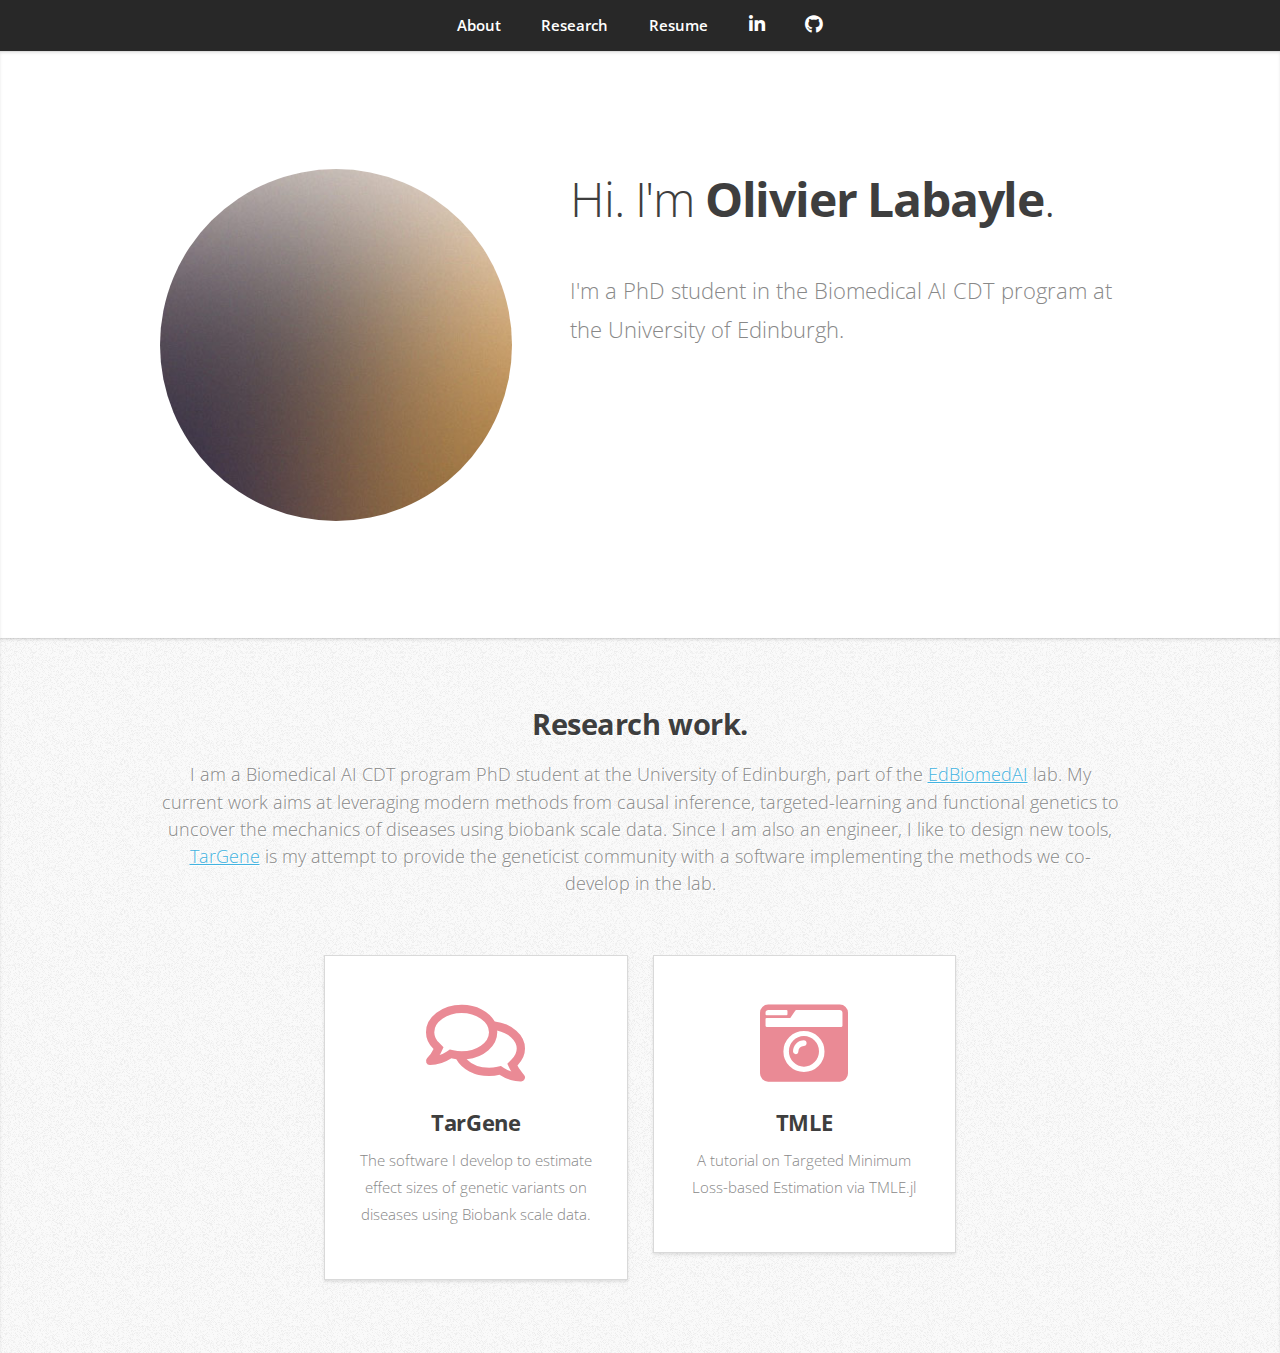
==== commit bf510253: "add resume first draft" ====
--- a/index.html
+++ b/index.html
@@ -18,7 +18,7 @@
 				<ul class="container">
 					<li><a href="#top">About</a></li>
 					<li><a href="#work">Research</a></li>
-					<li><a href="#portfolio">Portfolio</a></li>
+					<li><a href="resume/resume.html">Resume</a></li>
 					<li><a href="https://www.linkedin.com/in/olivierlabayle/" class="icon brands fa-linkedin-in"><span class="label">LinkedIn</span></a></li>
 					<li><a href="https://github.com/olivierlabayle" class="icon brands fa-github"><span class="label">Github</span></a></li>
 				</ul>
@@ -69,10 +69,7 @@
 							</section>
 						</div>
 					</div>
-					<footer>
-						<p>Lorem ipsum dolor sit sapien vestibulum ipsum primis?</p>
-						<a href="#portfolio" class="button large scrolly">See some of my recent work</a>
-					</footer>
+
 				</div>
 			</article>
 
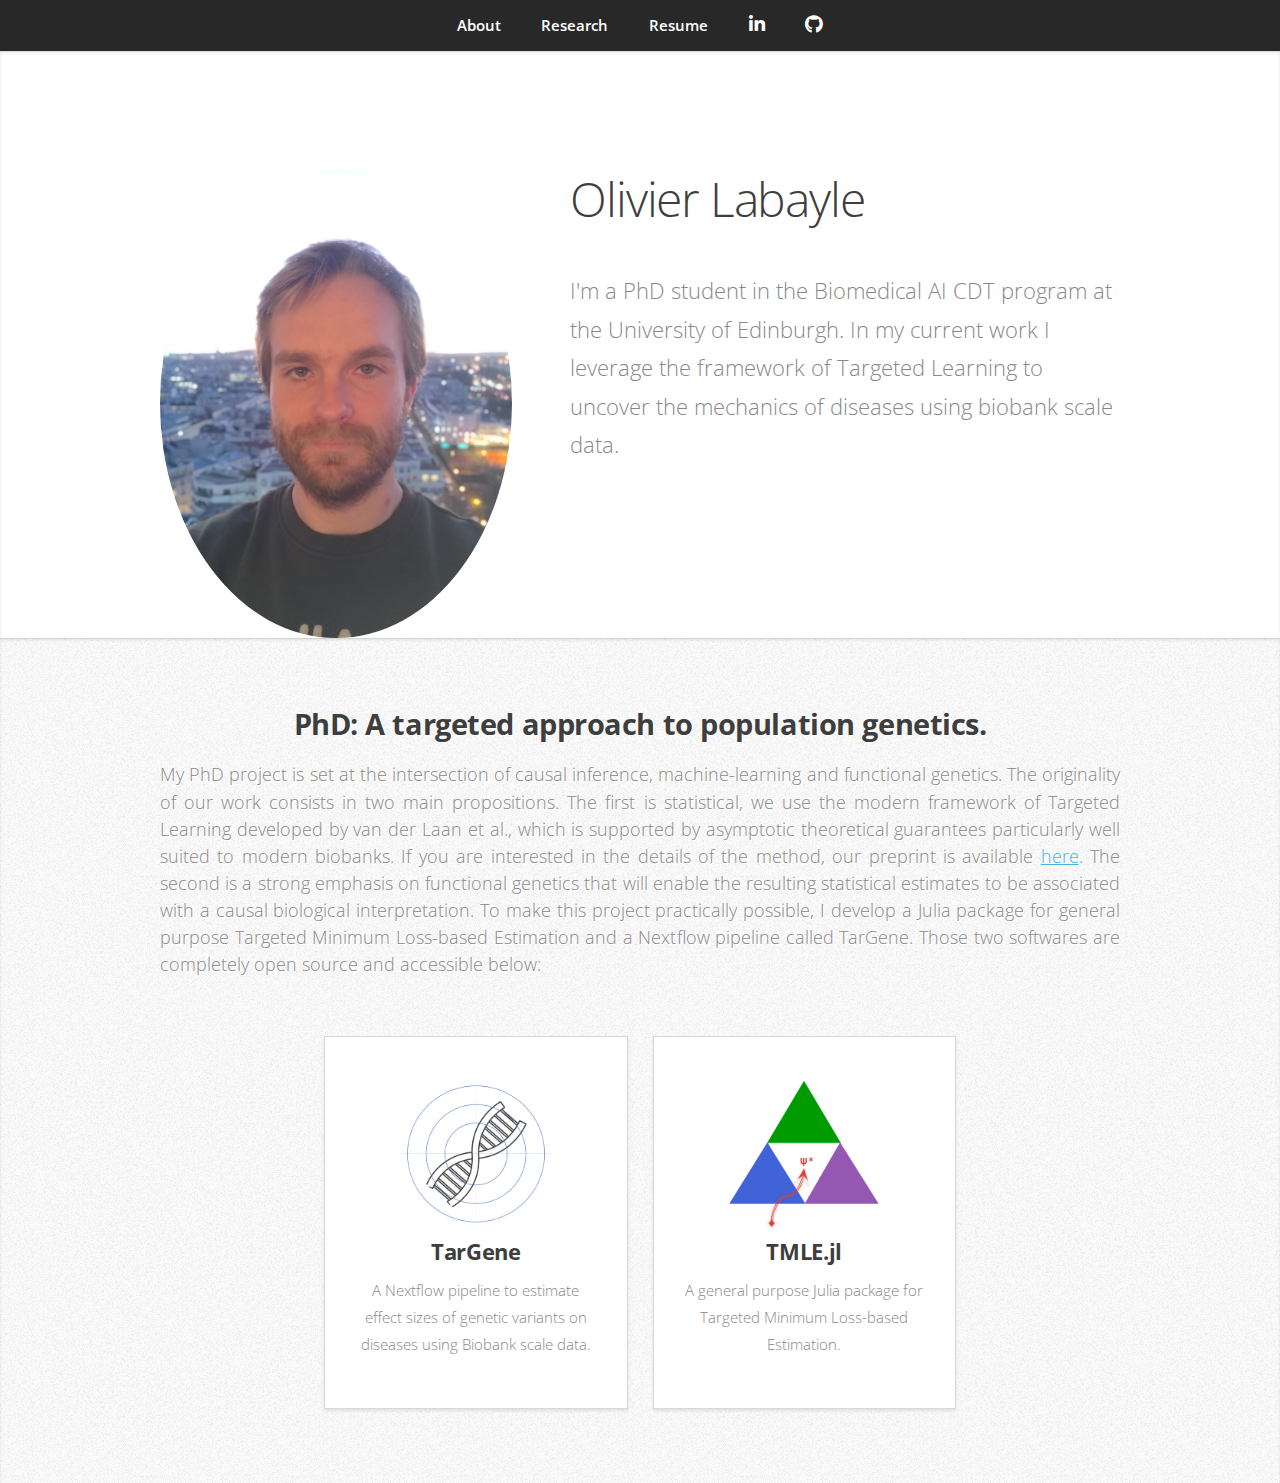
==== commit e5c27011: "update website" ====
--- a/index.html
+++ b/index.html
@@ -18,9 +18,9 @@
 				<ul class="container">
 					<li><a href="#top">About</a></li>
 					<li><a href="#work">Research</a></li>
-					<li><a href="resume/resume.html">Resume</a></li>
-					<li><a href="https://www.linkedin.com/in/olivierlabayle/" class="icon brands fa-linkedin-in"><span class="label">LinkedIn</span></a></li>
-					<li><a href="https://github.com/olivierlabayle" class="icon brands fa-github"><span class="label">Github</span></a></li>
+					<li><a href="resume/resume.html" target="_blank">Resume</a></li>
+					<li><a href="https://www.linkedin.com/in/olivierlabayle/" class="icon brands fa-linkedin-in" target="_blank"><span class="label">LinkedIn</span></a></li>
+					<li><a href="https://github.com/olivierlabayle" class="icon brands fa-github" target="_blank"><span class="label">Github</span></a></li>
 				</ul>
 			</nav>
 
@@ -29,13 +29,15 @@
 				<div class="container">
 					<div class="row">
 						<div class="col-4 col-5-large col-12-medium">
-							<span class="image fit"><img src="images/pic00.jpg" alt="" /></span>
+							<span class="image fit"><img src="images/mypicture.jpg" alt="" /></span>
 						</div>
 						<div class="col-8 col-7-large col-12-medium">
 							<header>
-								<h1>Hi. I'm <strong>Olivier Labayle</strong>.</h1>
+								<h1>Olivier Labayle</h1>
 							</header>
-							<p>I'm a PhD student in the Biomedical AI CDT program at the University of Edinburgh. </p>
+							<p>I'm a PhD student in the Biomedical AI CDT program at the University of Edinburgh. In my current work I 
+								leverage the framework of Targeted Learning to uncover the mechanics of diseases using 
+								biobank scale data.</p>
 						</div>
 					</div>
 				</div>
@@ -45,27 +47,30 @@
 			<article id="work" class="wrapper style2">
 				<div class="container">
 					<header>
-						<h2>Research work.</h2>
-						<p>I am a Biomedical AI CDT program PhD student at the University of Edinburgh, part of the 
-							<a href="https://edbiomed.ai/" target="_blank">EdBiomedAI</a> lab.
-							My current work aims at leveraging modern methods from causal inference, 
-							targeted-learning and functional genetics to uncover the mechanics of diseases using 
-							biobank scale data. Since I am also an engineer, I like to design new tools, <a href="https://github.com/TARGENE" target="_blank">TarGene</a> 
-							is my attempt to provide the geneticist community with a software implementing the methods we co-develop in the lab.</p>
+						<h2>PhD: A targeted approach to population genetics.</h2>
+						<p align="justify">My PhD project is set at the intersection of causal inference, 
+							machine-learning and functional genetics. The originality of our work consists in two main propositions. 
+							The first is statistical, we use the modern framework of Targeted Learning developed by van der Laan et al., 
+							which is supported by asymptotic theoretical guarantees particularly well suited to modern biobanks. If you are interested 
+							in the details of the method, our preprint is available <a href="https://www.biorxiv.org/content/10.1101/2022.09.12.507656v1" target="_blank">here</a>.
+							The second is a strong emphasis on functional genetics that will enable the resulting statistical estimates to be associated with a causal biological interpretation.  
+							To make this project practically possible, I develop a Julia package for general purpose Targeted Minimum Loss-based Estimation and a Nextflow pipeline called TarGene. 
+							Those two softwares are completely open source and accessible below:
 					</header>
+					
 					<div class="row aln-center">
 						<div class="col-4 col-6-medium col-12-small">
 							<section class="box style1">
-								<span class="icon featured fa-comments"></span>
-								<h3>TarGene</h3>
-								<p>The software I develop to estimate effect sizes of genetic variants on diseases using Biobank scale data.</p>
+								<img src="images/targene_logo.png" width="150" height="150">
+								<h3><a href="https://targene.github.io/targene-pipeline/stable/" target="_blank">TarGene</a></h3>
+								<p>A Nextflow pipeline to estimate effect sizes of genetic variants on diseases using Biobank scale data.</p>
 							</section>
 						</div>
 						<div class="col-4 col-6-medium col-12-small">
 							<section class="box style1">
-								<span class="icon solid featured fa-camera-retro"></span>
-								<h3>TMLE</h3>
-								<p>A tutorial on Targeted Minimum Loss-based Estimation via TMLE.jl</p>
+								<img src="images/tmle_logo.svg" width="150" height="150">
+								<h3><a href="https://olivierlabayle.github.io/TMLE.jl/stable/" target="_blank">TMLE.jl</a></h3>
+								<p>A general purpose Julia package for Targeted Minimum Loss-based Estimation.</p>
 							</section>
 						</div>
 					</div>
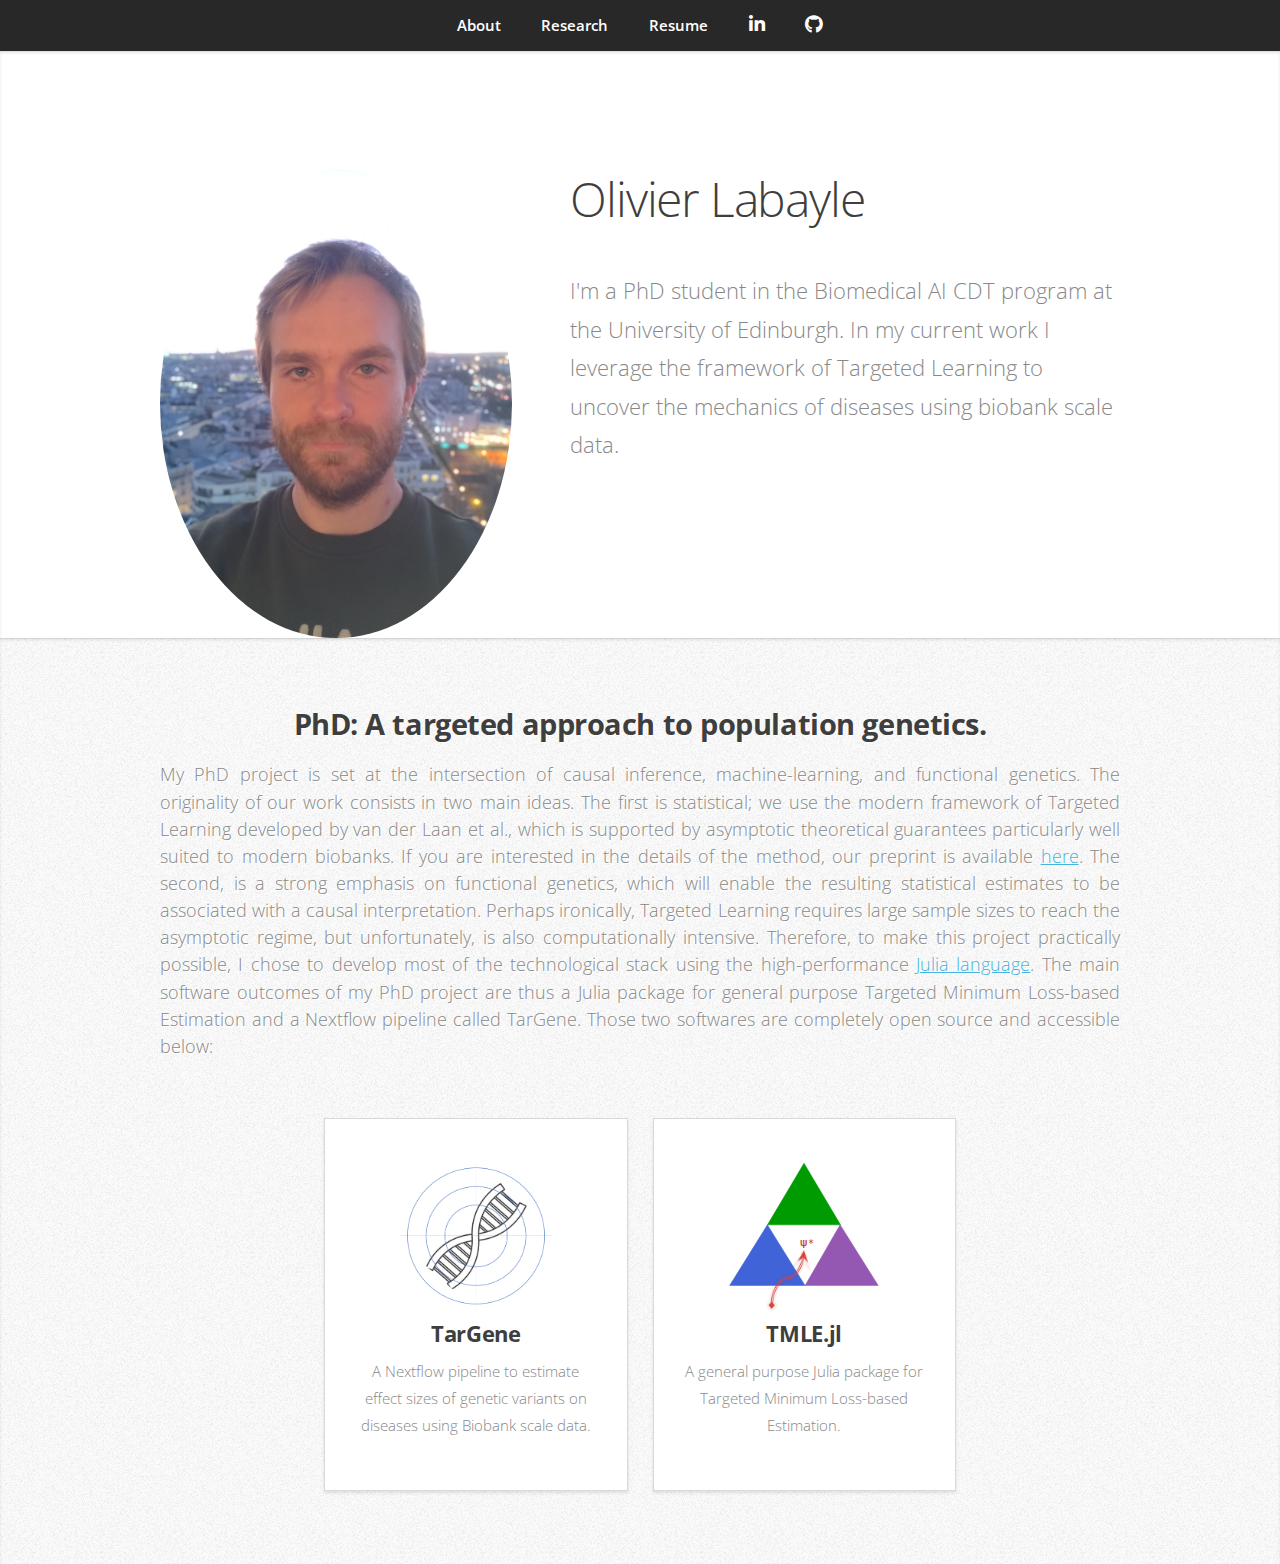
==== commit c65956d7: "update website" ====
--- a/index.html
+++ b/index.html
@@ -49,12 +49,14 @@
 					<header>
 						<h2>PhD: A targeted approach to population genetics.</h2>
 						<p align="justify">My PhD project is set at the intersection of causal inference, 
-							machine-learning and functional genetics. The originality of our work consists in two main propositions. 
-							The first is statistical, we use the modern framework of Targeted Learning developed by van der Laan et al., 
+							machine-learning, and functional genetics. The originality of our work consists in two main ideas. 
+							The first is statistical; we use the modern framework of Targeted Learning developed by van der Laan et al., 
 							which is supported by asymptotic theoretical guarantees particularly well suited to modern biobanks. If you are interested 
 							in the details of the method, our preprint is available <a href="https://www.biorxiv.org/content/10.1101/2022.09.12.507656v1" target="_blank">here</a>.
-							The second is a strong emphasis on functional genetics that will enable the resulting statistical estimates to be associated with a causal biological interpretation.  
-							To make this project practically possible, I develop a Julia package for general purpose Targeted Minimum Loss-based Estimation and a Nextflow pipeline called TarGene. 
+							The second, is a strong emphasis on functional genetics, which will enable the resulting statistical estimates to be associated with a causal interpretation.  
+							Perhaps ironically, Targeted Learning requires large sample sizes to reach the asymptotic regime, but unfortunately, is also computationally intensive. 
+							Therefore, to make this project practically possible, I chose to develop most of the technological stack using the high-performance <a href="https://julialang.org/" target="_blank">Julia language</a>. 
+							The main software outcomes of my PhD project are thus a Julia package for general purpose Targeted Minimum Loss-based Estimation and a Nextflow pipeline called TarGene. 
 							Those two softwares are completely open source and accessible below:
 					</header>
 					
